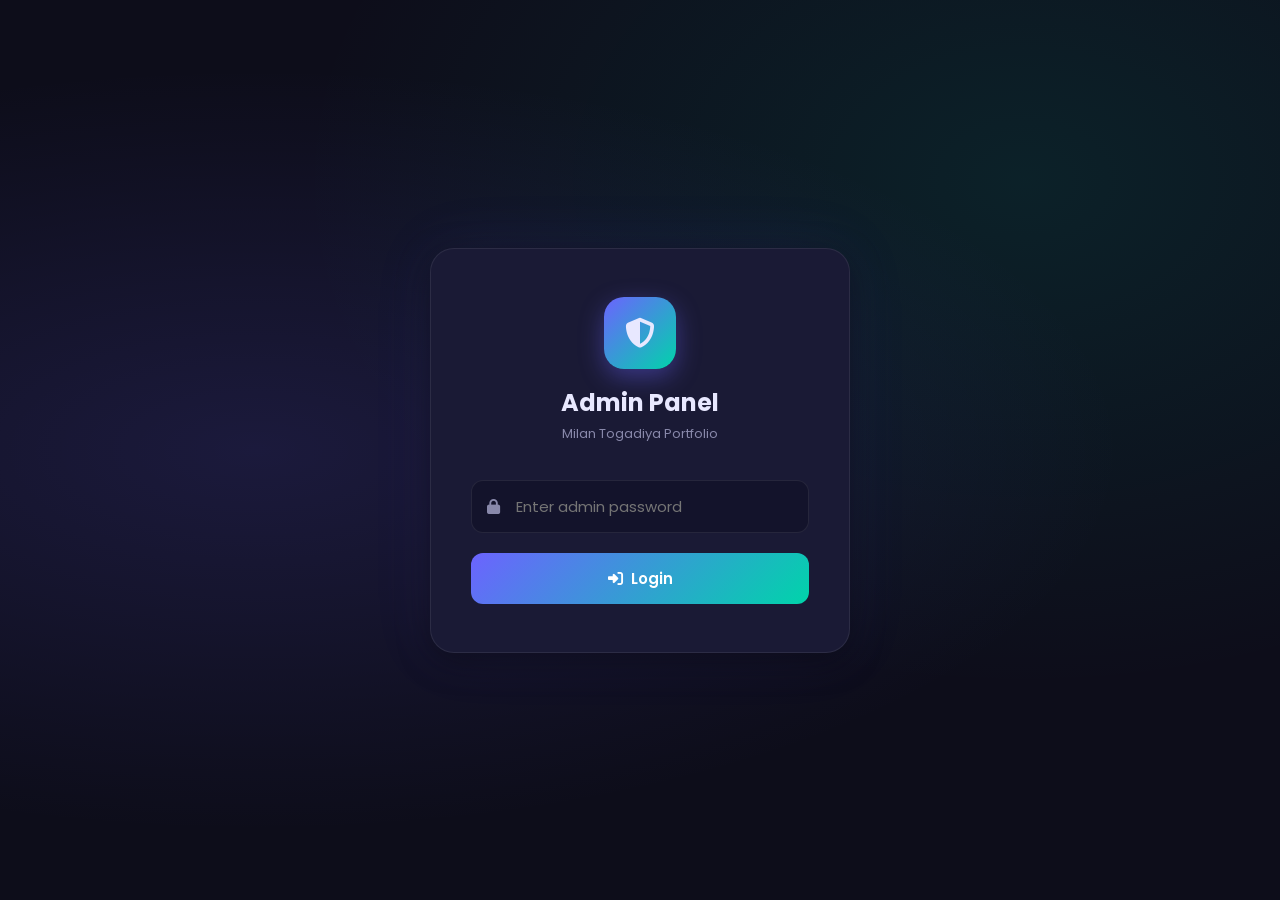
==== admin.html @ e5cd2c3c "New Version" ====
<!DOCTYPE html>
<html lang="en">

<head>
    <meta charset="UTF-8">
    <meta name="viewport" content="width=device-width, initial-scale=1.0">
    <title>Admin Panel - Milan Togadiya Portfolio</title>
    <link rel="stylesheet" href="https://cdnjs.cloudflare.com/ajax/libs/font-awesome/6.4.0/css/all.min.css">
    <link href="https://fonts.googleapis.com/css2?family=Poppins:wght@300;400;500;600;700&display=swap"
        rel="stylesheet">
    <link rel="stylesheet" href="admin.css">
    <!-- Security protection -->
    <script src="security.js"></script>
</head>

<body>

    <!-- Login Screen -->
    <div id="loginScreen" class="login-wrapper">
        <div class="login-card">
            <div class="login-logo">
                <div class="logo-icon"><i class="fas fa-shield-alt"></i></div>
                <h1>Admin Panel</h1>
                <p>Milan Togadiya Portfolio</p>
            </div>
            <form id="loginForm">
                <div class="input-group">
                    <span class="input-icon"><i class="fas fa-lock"></i></span>
                    <input type="password" id="adminPassword" placeholder="Enter admin password" autocomplete="off">
                </div>
                <button type="submit" class="login-btn">
                    <i class="fas fa-sign-in-alt"></i> Login
                </button>
                <p id="loginError" class="login-error hidden">❌ Wrong password. Try again.</p>
            </form>
        </div>
    </div>

    <!-- Admin Dashboard -->
    <div id="dashboard" class="dashboard hidden">

        <!-- Sidebar -->
        <aside class="sidebar">
            <div class="sidebar-header">
                <div class="admin-avatar"><i class="fas fa-user-shield"></i></div>
                <div class="admin-info">
                    <h3>Milan Togadiya</h3>
                    <span class="admin-badge">Administrator</span>
                </div>
            </div>
            <nav class="sidebar-nav">
                <a href="#" class="nav-item active" data-tab="messages">
                    <i class="fas fa-envelope"></i>
                    <span>Messages</span>
                    <span class="badge" id="unreadBadge">0</span>
                </a>
                <a href="#" class="nav-item" data-tab="stats">
                    <i class="fas fa-chart-bar"></i>
                    <span>Statistics</span>
                </a>
                <a href="index.html" class="nav-item" target="_blank">
                    <i class="fas fa-external-link-alt"></i>
                    <span>View Portfolio</span>
                </a>
            </nav>
            <div class="sidebar-footer">
                <button id="logoutBtn" class="logout-btn">
                    <i class="fas fa-sign-out-alt"></i> Logout
                </button>
            </div>
        </aside>

        <!-- Main Content -->
        <main class="main-content">
            <!-- Header -->
            <header class="dashboard-header">
                <div class="header-left">
                    <h2 id="pageTitle">📬 Messages</h2>
                </div>
                <div class="header-right">
                    <button id="markAllReadBtn" class="action-btn secondary">
                        <i class="fas fa-check-double"></i> Mark All Read
                    </button>
                    <button id="clearAllBtn" class="action-btn danger">
                        <i class="fas fa-trash"></i> Clear All
                    </button>
                </div>
            </header>

            <!-- Messages Tab -->
            <div id="messagesTab" class="tab-content active">
                <!-- Search/Filter -->
                <div class="filter-bar">
                    <div class="search-box">
                        <i class="fas fa-search"></i>
                        <input type="text" id="searchInput" placeholder="Search messages...">
                    </div>
                    <div class="filter-buttons">
                        <button class="filter-btn active" data-filter="all">All</button>
                        <button class="filter-btn" data-filter="unread">Unread</button>
                        <button class="filter-btn" data-filter="read">Read</button>
                    </div>
                </div>

                <!-- Messages List -->
                <div id="messagesList" class="messages-list">
                    <!-- populated by JS -->
                </div>

                <!-- Empty State -->
                <div id="emptyState" class="empty-state hidden">
                    <div class="empty-icon"><i class="fas fa-inbox"></i></div>
                    <h3>No messages yet</h3>
                    <p>When someone contacts you through your portfolio, messages will appear here.</p>
                </div>
            </div>

            <!-- Stats Tab -->
            <div id="statsTab" class="tab-content">
                <div class="stats-grid">
                    <div class="stat-card">
                        <div class="stat-icon total"><i class="fas fa-envelope"></i></div>
                        <div class="stat-info">
                            <h3 id="statTotal">0</h3>
                            <p>Total Messages</p>
                        </div>
                    </div>
                    <div class="stat-card">
                        <div class="stat-icon unread"><i class="fas fa-envelope-open"></i></div>
                        <div class="stat-info">
                            <h3 id="statUnread">0</h3>
                            <p>Unread</p>
                        </div>
                    </div>
                    <div class="stat-card">
                        <div class="stat-icon read"><i class="fas fa-check-circle"></i></div>
                        <div class="stat-info">
                            <h3 id="statRead">0</h3>
                            <p>Read</p>
                        </div>
                    </div>
                    <div class="stat-card">
                        <div class="stat-icon today"><i class="fas fa-calendar-day"></i></div>
                        <div class="stat-info">
                            <h3 id="statToday">0</h3>
                            <p>Today</p>
                        </div>
                    </div>
                </div>
                <div class="recent-list-section">
                    <h3>📋 Recent Senders</h3>
                    <div id="recentSenders"></div>
                </div>
            </div>
        </main>
    </div>

    <!-- Message Detail Modal -->
    <div id="messageModal" class="modal-overlay hidden">
        <div class="modal-card">
            <div class="modal-header">
                <div class="modal-sender-info">
                    <div class="sender-avatar" id="modalAvatar">M</div>
                    <div>
                        <h3 id="modalName"></h3>
                        <p id="modalEmail"></p>
                    </div>
                </div>
                <button id="closeModal" class="close-btn"><i class="fas fa-times"></i></button>
            </div>
            <div class="modal-body">
                <div class="modal-meta">
                    <span><i class="fas fa-tag"></i> <strong>Project Type:</strong> <span
                            id="modalSubject"></span></span>
                    <span><i class="fas fa-clock"></i> <span id="modalDate"></span></span>
                </div>
                <div class="modal-message">
                    <h4>Message:</h4>
                    <p id="modalMessage"></p>
                </div>
            </div>
            <div class="modal-footer">
                <a id="modalReplyBtn" href="#" class="action-btn primary" target="_blank">
                    <i class="fas fa-reply"></i> Reply via Email
                </a>
                <button id="modalDeleteBtn" class="action-btn danger">
                    <i class="fas fa-trash"></i> Delete
                </button>
            </div>
        </div>
    </div>

    <script src="admin.js"></script>
</body>

</html>
---- admin.css ----
/* ===============================
   ADMIN PANEL - FULL STYLES
   =============================== */

:root {
    --bg-primary: #0d0d1a;
    --bg-secondary: #13132b;
    --bg-card: #1a1a35;
    --bg-sidebar: #10102a;
    --accent: #00d4aa;
    --accent2: #6c63ff;
    --accent3: #ff6584;
    --text-primary: #e8e8ff;
    --text-secondary: #8888aa;
    --border: rgba(255, 255, 255, 0.08);
    --shadow: 0 8px 32px rgba(0, 0, 0, 0.4);
    --unread-bg: rgba(0, 212, 170, 0.06);
    --unread-border: rgba(0, 212, 170, 0.3);
}

* {
    margin: 0;
    padding: 0;
    box-sizing: border-box;
}

body {
    font-family: 'Poppins', sans-serif;
    background: var(--bg-primary);
    color: var(--text-primary);
    height: 100vh;
    overflow: hidden;
}

.hidden {
    display: none !important;
}

/* ─── LOGIN SCREEN ─── */
.login-wrapper {
    display: flex;
    align-items: center;
    justify-content: center;
    min-height: 100vh;
    background: radial-gradient(ellipse at 20% 50%, rgba(108, 99, 255, 0.15) 0%, transparent 60%),
        radial-gradient(ellipse at 80% 20%, rgba(0, 212, 170, 0.1) 0%, transparent 50%),
        var(--bg-primary);
}

.login-card {
    background: var(--bg-card);
    border: 1px solid var(--border);
    border-radius: 24px;
    padding: 48px 40px;
    width: 100%;
    max-width: 420px;
    box-shadow: var(--shadow), 0 0 60px rgba(108, 99, 255, 0.1);
    animation: slideUp 0.5s ease;
}

@keyframes slideUp {
    from {
        opacity: 0;
        transform: translateY(30px);
    }

    to {
        opacity: 1;
        transform: translateY(0);
    }
}

.login-logo {
    text-align: center;
    margin-bottom: 36px;
}

.logo-icon {
    width: 72px;
    height: 72px;
    background: linear-gradient(135deg, var(--accent2), var(--accent));
    border-radius: 20px;
    display: flex;
    align-items: center;
    justify-content: center;
    font-size: 30px;
    margin: 0 auto 16px;
    box-shadow: 0 8px 24px rgba(108, 99, 255, 0.4);
}

.login-logo h1 {
    font-size: 24px;
    font-weight: 700;
    margin-bottom: 4px;
}

.login-logo p {
    font-size: 13px;
    color: var(--text-secondary);
}

.input-group {
    position: relative;
    margin-bottom: 20px;
}

.input-icon {
    position: absolute;
    left: 16px;
    top: 50%;
    transform: translateY(-50%);
    color: var(--text-secondary);
    font-size: 15px;
}

.input-group input {
    width: 100%;
    padding: 14px 16px 14px 44px;
    background: var(--bg-secondary);
    border: 1px solid var(--border);
    border-radius: 12px;
    color: var(--text-primary);
    font-size: 15px;
    font-family: 'Poppins', sans-serif;
    transition: border-color 0.3s;
    outline: none;
}

.input-group input:focus {
    border-color: var(--accent2);
    box-shadow: 0 0 0 3px rgba(108, 99, 255, 0.15);
}

.login-btn {
    width: 100%;
    padding: 14px;
    background: linear-gradient(135deg, var(--accent2), var(--accent));
    border: none;
    border-radius: 12px;
    color: #fff;
    font-size: 15px;
    font-weight: 600;
    font-family: 'Poppins', sans-serif;
    cursor: pointer;
    transition: transform 0.2s, box-shadow 0.2s;
    display: flex;
    align-items: center;
    justify-content: center;
    gap: 8px;
}

.login-btn:hover {
    transform: translateY(-2px);
    box-shadow: 0 8px 24px rgba(108, 99, 255, 0.4);
}

.login-error {
    text-align: center;
    color: var(--accent3);
    font-size: 13px;
    margin-top: 12px;
}

/* ─── DASHBOARD LAYOUT ─── */
.dashboard {
    display: grid;
    grid-template-columns: 260px 1fr;
    height: 100vh;
    overflow: hidden;
}

/* ─── SIDEBAR ─── */
.sidebar {
    background: var(--bg-sidebar);
    border-right: 1px solid var(--border);
    display: flex;
    flex-direction: column;
    padding: 24px 0;
    overflow-y: auto;
}

.sidebar-header {
    display: flex;
    align-items: center;
    gap: 12px;
    padding: 0 20px 24px;
    border-bottom: 1px solid var(--border);
    margin-bottom: 16px;
}

.admin-avatar {
    width: 48px;
    height: 48px;
    background: linear-gradient(135deg, var(--accent2), var(--accent));
    border-radius: 14px;
    display: flex;
    align-items: center;
    justify-content: center;
    font-size: 20px;
    flex-shrink: 0;
}

.admin-info h3 {
    font-size: 14px;
    font-weight: 600;
}

.admin-badge {
    font-size: 11px;
    color: var(--accent);
    background: rgba(0, 212, 170, 0.1);
    padding: 2px 8px;
    border-radius: 20px;
    border: 1px solid rgba(0, 212, 170, 0.2);
}

.sidebar-nav {
    flex: 1;
    padding: 0 12px;
    display: flex;
    flex-direction: column;
    gap: 4px;
}

.nav-item {
    display: flex;
    align-items: center;
    gap: 12px;
    padding: 12px 16px;
    border-radius: 12px;
    color: var(--text-secondary);
    text-decoration: none;
    transition: all 0.2s;
    font-size: 14px;
    position: relative;
}

.nav-item:hover {
    background: rgba(255, 255, 255, 0.05);
    color: var(--text-primary);
}

.nav-item.active {
    background: rgba(108, 99, 255, 0.15);
    color: var(--accent2);
    border: 1px solid rgba(108, 99, 255, 0.2);
}

.nav-item i {
    width: 18px;
    text-align: center;
}

.nav-item span.badge {
    margin-left: auto;
    background: var(--accent3);
    color: #fff;
    font-size: 11px;
    font-weight: 600;
    padding: 2px 7px;
    border-radius: 10px;
    min-width: 20px;
    text-align: center;
}

.nav-item span.badge[data-count="0"] {
    display: none;
}

.sidebar-footer {
    padding: 16px 12px 0;
    border-top: 1px solid var(--border);
    margin-top: 16px;
}

.logout-btn {
    width: 100%;
    padding: 12px;
    background: transparent;
    border: 1px solid var(--border);
    border-radius: 12px;
    color: var(--accent3);
    font-size: 14px;
    font-family: 'Poppins', sans-serif;
    cursor: pointer;
    display: flex;
    align-items: center;
    justify-content: center;
    gap: 8px;
    transition: all 0.2s;
}

.logout-btn:hover {
    background: rgba(255, 101, 132, 0.1);
    border-color: var(--accent3);
}

/* ─── MAIN CONTENT ─── */
.main-content {
    display: flex;
    flex-direction: column;
    overflow: hidden;
    background: var(--bg-primary);
}

.dashboard-header {
    display: flex;
    align-items: center;
    justify-content: space-between;
    padding: 20px 28px;
    border-bottom: 1px solid var(--border);
    background: var(--bg-secondary);
    flex-shrink: 0;
}

.dashboard-header h2 {
    font-size: 20px;
    font-weight: 600;
}

.header-right {
    display: flex;
    gap: 10px;
}

.action-btn {
    display: inline-flex;
    align-items: center;
    gap: 8px;
    padding: 9px 18px;
    border-radius: 10px;
    border: none;
    font-size: 13px;
    font-family: 'Poppins', sans-serif;
    font-weight: 500;
    cursor: pointer;
    transition: all 0.2s;
    text-decoration: none;
}

.action-btn.primary {
    background: linear-gradient(135deg, var(--accent2), var(--accent));
    color: #fff;
}

.action-btn.secondary {
    background: rgba(108, 99, 255, 0.15);
    color: var(--accent2);
    border: 1px solid rgba(108, 99, 255, 0.3);
}

.action-btn.danger {
    background: rgba(255, 101, 132, 0.1);
    color: var(--accent3);
    border: 1px solid rgba(255, 101, 132, 0.3);
}

.action-btn:hover {
    transform: translateY(-1px);
    opacity: 0.9;
}

/* ─── FILTER BAR ─── */
.filter-bar {
    display: flex;
    align-items: center;
    gap: 16px;
    padding: 16px 28px;
    border-bottom: 1px solid var(--border);
    background: var(--bg-secondary);
    flex-shrink: 0;
}

.search-box {
    display: flex;
    align-items: center;
    gap: 10px;
    background: var(--bg-card);
    border: 1px solid var(--border);
    border-radius: 10px;
    padding: 8px 14px;
    flex: 1;
    max-width: 360px;
}

.search-box i {
    color: var(--text-secondary);
    font-size: 13px;
}

.search-box input {
    border: none;
    outline: none;
    background: transparent;
    color: var(--text-primary);
    font-size: 14px;
    font-family: 'Poppins', sans-serif;
    width: 100%;
}

.filter-buttons {
    display: flex;
    gap: 8px;
}

.filter-btn {
    padding: 8px 18px;
    border-radius: 8px;
    border: 1px solid var(--border);
    background: transparent;
    color: var(--text-secondary);
    font-size: 13px;
    font-family: 'Poppins', sans-serif;
    cursor: pointer;
    transition: all 0.2s;
}

.filter-btn.active {
    background: rgba(108, 99, 255, 0.15);
    color: var(--accent2);
    border-color: rgba(108, 99, 255, 0.3);
}

.filter-btn:hover {
    border-color: var(--accent2);
    color: var(--accent2);
}

/* ─── TAB CONTENT ─── */
.tab-content {
    display: none;
    flex: 1;
    overflow-y: auto;
    padding: 20px 28px;
}

.tab-content.active {
    display: block;
}

/* ─── MESSAGES LIST ─── */
.messages-list {
    display: flex;
    flex-direction: column;
    gap: 12px;
}

.message-item {
    background: var(--bg-card);
    border: 1px solid var(--border);
    border-radius: 14px;
    padding: 18px 20px;
    cursor: pointer;
    transition: all 0.2s;
    display: grid;
    grid-template-columns: 46px 1fr auto;
    align-items: center;
    gap: 16px;
    position: relative;
    overflow: hidden;
}

.message-item.unread {
    background: var(--unread-bg);
    border-color: var(--unread-border);
}

.message-item.unread::before {
    content: '';
    position: absolute;
    left: 0;
    top: 0;
    bottom: 0;
    width: 3px;
    background: var(--accent);
    border-radius: 3px 0 0 3px;
}

.message-item:hover {
    transform: translateX(4px);
    border-color: var(--accent2);
}

.msg-avatar {
    width: 46px;
    height: 46px;
    background: linear-gradient(135deg, var(--accent2), var(--accent));
    border-radius: 12px;
    display: flex;
    align-items: center;
    justify-content: center;
    font-size: 18px;
    font-weight: 700;
    color: #fff;
    flex-shrink: 0;
    text-transform: uppercase;
}

.msg-header {
    display: flex;
    align-items: center;
    gap: 10px;
    margin-bottom: 4px;
}

.msg-name {
    font-size: 15px;
    font-weight: 600;
}

.msg-email {
    font-size: 12px;
    color: var(--text-secondary);
}

.msg-subject {
    font-size: 12px;
    background: rgba(108, 99, 255, 0.15);
    color: var(--accent2);
    padding: 2px 8px;
    border-radius: 6px;
}

.msg-preview {
    font-size: 13px;
    color: var(--text-secondary);
    white-space: nowrap;
    overflow: hidden;
    text-overflow: ellipsis;
    max-width: 500px;
}

.msg-unread-dot {
    width: 8px;
    height: 8px;
    background: var(--accent);
    border-radius: 50%;
    flex-shrink: 0;
}

.msg-meta {
    text-align: right;
    flex-shrink: 0;
}

.msg-date {
    font-size: 12px;
    color: var(--text-secondary);
    white-space: nowrap;
    margin-bottom: 6px;
}

/* ─── EMPTY STATE ─── */
.empty-state {
    text-align: center;
    padding: 80px 20px;
}

.empty-icon {
    font-size: 64px;
    color: var(--text-secondary);
    opacity: 0.3;
    margin-bottom: 20px;
}

.empty-state h3 {
    font-size: 22px;
    margin-bottom: 8px;
    color: var(--text-secondary);
}

.empty-state p {
    font-size: 14px;
    color: var(--text-secondary);
    opacity: 0.7;
}

/* ─── STATS ─── */
.stats-grid {
    display: grid;
    grid-template-columns: repeat(auto-fill, minmax(200px, 1fr));
    gap: 16px;
    margin-bottom: 32px;
}

.stat-card {
    background: var(--bg-card);
    border: 1px solid var(--border);
    border-radius: 16px;
    padding: 24px;
    display: flex;
    align-items: center;
    gap: 16px;
    transition: transform 0.2s;
}

.stat-card:hover {
    transform: translateY(-3px);
}

.stat-icon {
    width: 52px;
    height: 52px;
    border-radius: 14px;
    display: flex;
    align-items: center;
    justify-content: center;
    font-size: 22px;
}

.stat-icon.total {
    background: rgba(108, 99, 255, 0.2);
    color: var(--accent2);
}

.stat-icon.unread {
    background: rgba(0, 212, 170, 0.2);
    color: var(--accent);
}

.stat-icon.read {
    background: rgba(100, 200, 100, 0.2);
    color: #7dd87d;
}

.stat-icon.today {
    background: rgba(255, 165, 0, 0.2);
    color: #ffaa30;
}

.stat-info h3 {
    font-size: 28px;
    font-weight: 700;
    margin-bottom: 2px;
}

.stat-info p {
    font-size: 13px;
    color: var(--text-secondary);
}

.recent-list-section h3 {
    font-size: 18px;
    font-weight: 600;
    margin-bottom: 16px;
}

.recent-sender-item {
    display: flex;
    align-items: center;
    gap: 12px;
    padding: 14px;
    background: var(--bg-card);
    border: 1px solid var(--border);
    border-radius: 12px;
    margin-bottom: 8px;
    font-size: 14px;
}

/* ─── MODAL ─── */
.modal-overlay {
    position: fixed;
    inset: 0;
    background: rgba(0, 0, 0, 0.7);
    backdrop-filter: blur(6px);
    display: flex;
    align-items: center;
    justify-content: center;
    z-index: 1000;
    padding: 20px;
    animation: fadeIn 0.2s ease;
}

@keyframes fadeIn {
    from {
        opacity: 0;
    }

    to {
        opacity: 1;
    }
}

.modal-card {
    background: var(--bg-card);
    border: 1px solid var(--border);
    border-radius: 20px;
    width: 100%;
    max-width: 580px;
    box-shadow: var(--shadow), 0 0 60px rgba(108, 99, 255, 0.2);
    animation: scaleIn 0.25s ease;
}

@keyframes scaleIn {
    from {
        opacity: 0;
        transform: scale(0.92);
    }

    to {
        opacity: 1;
        transform: scale(1);
    }
}

.modal-header {
    display: flex;
    align-items: center;
    justify-content: space-between;
    padding: 24px 24px 20px;
    border-bottom: 1px solid var(--border);
}

.modal-sender-info {
    display: flex;
    align-items: center;
    gap: 14px;
}

.sender-avatar {
    width: 52px;
    height: 52px;
    background: linear-gradient(135deg, var(--accent2), var(--accent));
    border-radius: 14px;
    display: flex;
    align-items: center;
    justify-content: center;
    font-size: 22px;
    font-weight: 700;
    text-transform: uppercase;
}

.modal-sender-info h3 {
    font-size: 17px;
    font-weight: 600;
    margin-bottom: 3px;
}

.modal-sender-info p {
    font-size: 13px;
    color: var(--accent);
}

.close-btn {
    background: rgba(255, 255, 255, 0.05);
    border: 1px solid var(--border);
    color: var(--text-secondary);
    width: 36px;
    height: 36px;
    border-radius: 10px;
    display: flex;
    align-items: center;
    justify-content: center;
    cursor: pointer;
    transition: all 0.2s;
    font-size: 14px;
}

.close-btn:hover {
    background: rgba(255, 101, 132, 0.15);
    color: var(--accent3);
    border-color: var(--accent3);
}

.modal-body {
    padding: 20px 24px;
}

.modal-meta {
    display: flex;
    gap: 20px;
    flex-wrap: wrap;
    margin-bottom: 20px;
    padding: 12px 16px;
    background: var(--bg-secondary);
    border-radius: 10px;
    font-size: 13px;
    color: var(--text-secondary);
}

.modal-meta span {
    display: flex;
    align-items: center;
    gap: 6px;
}

.modal-meta strong {
    color: var(--text-primary);
}

.modal-message h4 {
    font-size: 14px;
    font-weight: 600;
    margin-bottom: 10px;
    color: var(--text-secondary);
}

.modal-message p {
    font-size: 15px;
    line-height: 1.7;
    color: var(--text-primary);
    background: var(--bg-secondary);
    padding: 16px;
    border-radius: 12px;
    border-left: 3px solid var(--accent2);
    white-space: pre-wrap;
}

.modal-footer {
    display: flex;
    gap: 12px;
    padding: 16px 24px 24px;
    justify-content: flex-end;
}

/* ─── SCROLLBAR ─── */
::-webkit-scrollbar {
    width: 6px;
}

::-webkit-scrollbar-track {
    background: transparent;
}

::-webkit-scrollbar-thumb {
    background: var(--border);
    border-radius: 6px;
}

::-webkit-scrollbar-thumb:hover {
    background: var(--accent2);
}
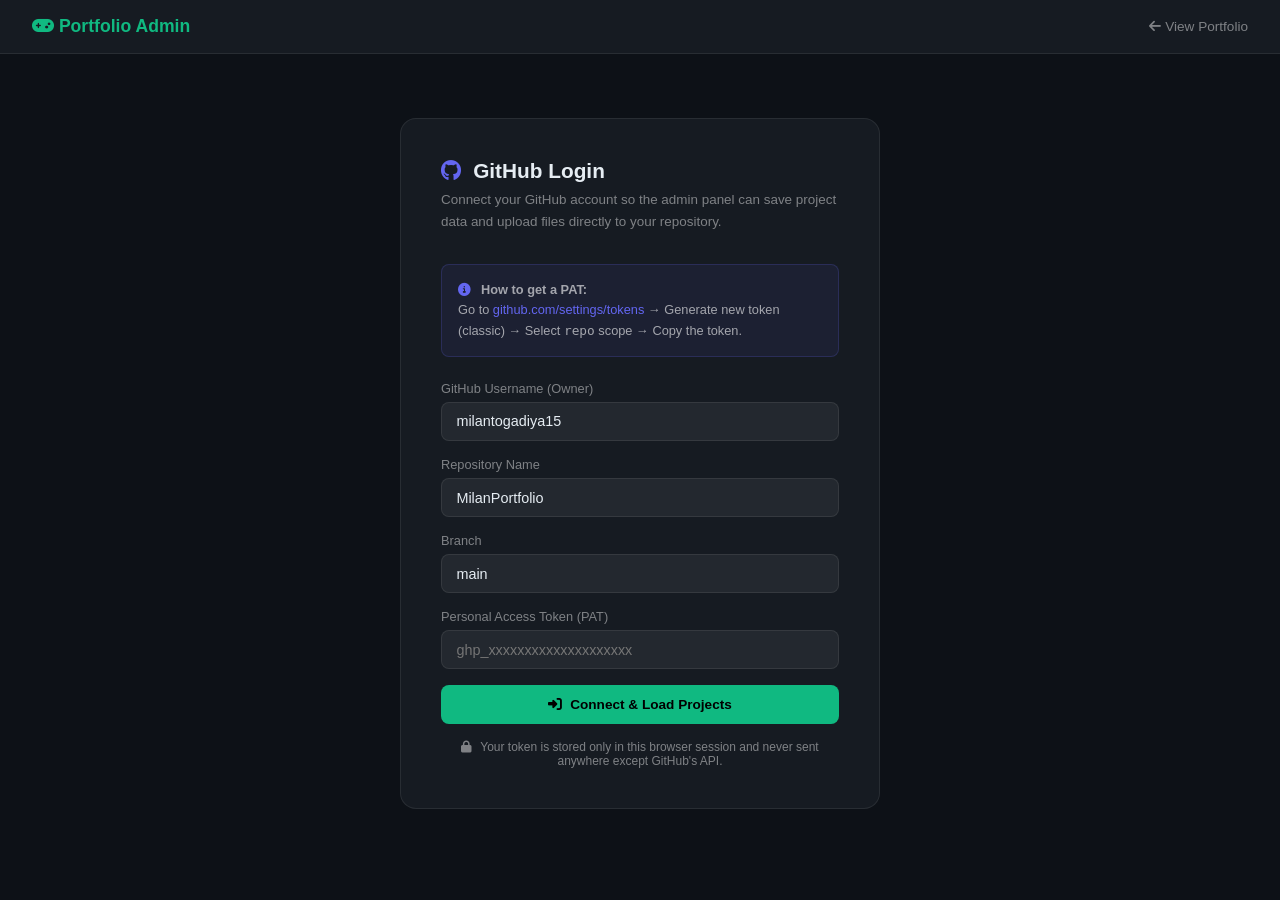
==== commit f1b17e6b: "Add dynamic project system with admin panel" ====
--- a/admin.html
+++ b/admin.html
@@ -4,193 +4,1196 @@
 <head>
     <meta charset="UTF-8">
     <meta name="viewport" content="width=device-width, initial-scale=1.0">
-    <title>Admin Panel - Milan Togadiya Portfolio</title>
-    <link rel="stylesheet" href="https://cdnjs.cloudflare.com/ajax/libs/font-awesome/6.4.0/css/all.min.css">
-    <link href="https://fonts.googleapis.com/css2?family=Poppins:wght@300;400;500;600;700&display=swap"
-        rel="stylesheet">
-    <link rel="stylesheet" href="admin.css">
-    <!-- Security protection -->
-    <script src="security.js"></script>
+    <title>Admin Panel – Milan Portfolio</title>
+    <link rel="stylesheet" href="https://cdnjs.cloudflare.com/ajax/libs/font-awesome/6.5.0/css/all.min.css">
+    <style>
+        :root {
+            --bg: #0d1117;
+            --card-bg: #161b22;
+            --border: rgba(255, 255, 255, 0.08);
+            --accent: #10b981;
+            --accent2: #6366f1;
+            --text: #e6edf3;
+            --text-muted: rgba(255, 255, 255, 0.45);
+            --danger: #ef4444;
+            --warning: #f59e0b;
+        }
+
+        * {
+            box-sizing: border-box;
+            margin: 0;
+            padding: 0;
+        }
+
+        body {
+            background: var(--bg);
+            color: var(--text);
+            font-family: 'Segoe UI', sans-serif;
+            min-height: 100vh;
+        }
+
+        /* ── Header ── */
+        .admin-header {
+            background: var(--card-bg);
+            border-bottom: 1px solid var(--border);
+            padding: 1rem 2rem;
+            display: flex;
+            align-items: center;
+            justify-content: space-between;
+        }
+
+        .admin-header h1 {
+            font-size: 1.1rem;
+            font-weight: 700;
+            color: var(--accent);
+        }
+
+        .admin-header .back-link {
+            color: var(--text-muted);
+            text-decoration: none;
+            font-size: 0.85rem;
+            transition: color 0.2s;
+        }
+
+        .admin-header .back-link:hover {
+            color: var(--text);
+        }
+
+        /* ── Layout ── */
+        .admin-main {
+            max-width: 1100px;
+            margin: 0 auto;
+            padding: 2rem 1.5rem;
+        }
+
+        /* ── Login Card ── */
+        #loginSection {
+            max-width: 480px;
+            margin: 4rem auto;
+            background: var(--card-bg);
+            border: 1px solid var(--border);
+            border-radius: 16px;
+            padding: 2.5rem;
+        }
+
+        #loginSection h2 {
+            font-size: 1.3rem;
+            margin-bottom: 0.4rem;
+        }
+
+        #loginSection p.sub {
+            color: var(--text-muted);
+            font-size: 0.84rem;
+            margin-bottom: 2rem;
+            line-height: 1.6;
+        }
+
+        .token-help {
+            background: rgba(99, 102, 241, 0.08);
+            border: 1px solid rgba(99, 102, 241, 0.2);
+            border-radius: 8px;
+            padding: 0.9rem 1rem;
+            margin-bottom: 1.5rem;
+            font-size: 0.8rem;
+            color: rgba(255, 255, 255, 0.6);
+            line-height: 1.6;
+        }
+
+        .token-help a {
+            color: var(--accent2);
+            text-decoration: none;
+        }
+
+        /* ── Form Elements ── */
+        .form-group {
+            margin-bottom: 1rem;
+        }
+
+        .form-group label {
+            display: block;
+            font-size: 0.8rem;
+            color: var(--text-muted);
+            margin-bottom: 0.4rem;
+            font-weight: 500;
+        }
+
+        .form-group input,
+        .form-group select,
+        .form-group textarea {
+            width: 100%;
+            background: rgba(255, 255, 255, 0.06);
+            border: 1px solid var(--border);
+            border-radius: 8px;
+            padding: 0.65rem 0.9rem;
+            color: var(--text);
+            font-size: 0.9rem;
+            transition: border-color 0.2s;
+        }
+
+        .form-group input:focus,
+        .form-group select:focus,
+        .form-group textarea:focus {
+            outline: none;
+            border-color: rgba(16, 185, 129, 0.4);
+        }
+
+        .form-group textarea {
+            min-height: 90px;
+            resize: vertical;
+        }
+
+        .form-group select option {
+            background: #1a2030;
+        }
+
+        .form-row {
+            display: grid;
+            grid-template-columns: 1fr 1fr;
+            gap: 1rem;
+        }
+
+        /* ── Buttons ── */
+        .btn {
+            display: inline-flex;
+            align-items: center;
+            gap: 0.5rem;
+            padding: 0.6rem 1.2rem;
+            border-radius: 8px;
+            border: none;
+            cursor: pointer;
+            font-size: 0.85rem;
+            font-weight: 600;
+            transition: all 0.2s;
+            text-decoration: none;
+        }
+
+        .btn-primary {
+            background: var(--accent);
+            color: #000;
+        }
+
+        .btn-primary:hover {
+            background: #0ea472;
+            transform: translateY(-1px);
+        }
+
+        .btn-secondary {
+            background: rgba(255, 255, 255, 0.08);
+            color: var(--text);
+            border: 1px solid var(--border);
+        }
+
+        .btn-secondary:hover {
+            background: rgba(255, 255, 255, 0.13);
+        }
+
+        .btn-danger {
+            background: rgba(239, 68, 68, 0.1);
+            color: var(--danger);
+            border: 1px solid rgba(239, 68, 68, 0.25);
+        }
+
+        .btn-danger:hover {
+            background: rgba(239, 68, 68, 0.2);
+        }
+
+        .btn-full {
+            width: 100%;
+            justify-content: center;
+            padding: 0.75rem;
+        }
+
+        .btn:disabled {
+            opacity: 0.5;
+            cursor: not-allowed;
+            transform: none !important;
+        }
+
+        /* ── Dashboard ── */
+        #dashboardSection {
+            display: none;
+        }
+
+        .dash-top {
+            display: flex;
+            align-items: center;
+            justify-content: space-between;
+            margin-bottom: 2rem;
+            flex-wrap: wrap;
+            gap: 1rem;
+        }
+
+        .dash-top h2 {
+            font-size: 1.25rem;
+        }
+
+        .config-badge {
+            display: flex;
+            align-items: center;
+            gap: 0.6rem;
+            background: rgba(16, 185, 129, 0.08);
+            border: 1px solid rgba(16, 185, 129, 0.2);
+            border-radius: 20px;
+            padding: 0.35rem 0.9rem;
+            font-size: 0.78rem;
+            color: var(--accent);
+        }
+
+        /* ── Project List ── */
+        .project-list {
+            display: flex;
+            flex-direction: column;
+            gap: 0.9rem;
+        }
+
+        .project-row {
+            background: var(--card-bg);
+            border: 1px solid var(--border);
+            border-radius: 12px;
+            padding: 1rem 1.2rem;
+            display: flex;
+            align-items: center;
+            gap: 1rem;
+        }
+
+        .project-row img {
+            width: 64px;
+            height: 64px;
+            object-fit: cover;
+            border-radius: 8px;
+            flex-shrink: 0;
+            background: #222;
+        }
+
+        .project-row-info {
+            flex: 1;
+            min-width: 0;
+        }
+
+        .project-row-info h4 {
+            font-size: 0.95rem;
+            font-weight: 600;
+            white-space: nowrap;
+            overflow: hidden;
+            text-overflow: ellipsis;
+        }
+
+        .project-row-info p {
+            font-size: 0.78rem;
+            color: var(--text-muted);
+            margin-top: 0.2rem;
+        }
+
+        .project-row-actions {
+            display: flex;
+            gap: 0.5rem;
+            flex-shrink: 0;
+        }
+
+        .status-badge {
+            display: inline-block;
+            padding: 0.15rem 0.55rem;
+            border-radius: 10px;
+            font-size: 0.68rem;
+            font-weight: 600;
+        }
+
+        .status-published {
+            background: rgba(16, 185, 129, 0.12);
+            color: var(--accent);
+        }
+
+        .status-development {
+            background: rgba(245, 158, 11, 0.12);
+            color: var(--warning);
+        }
+
+        /* ── Modal ── */
+        .modal-overlay {
+            display: none;
+            position: fixed;
+            inset: 0;
+            background: rgba(0, 0, 0, 0.7);
+            z-index: 1000;
+            align-items: flex-start;
+            justify-content: center;
+            padding: 2rem 1rem;
+            overflow-y: auto;
+        }
+
+        .modal-overlay.open {
+            display: flex;
+        }
+
+        .modal {
+            background: var(--card-bg);
+            border: 1px solid var(--border);
+            border-radius: 16px;
+            padding: 2rem;
+            width: 100%;
+            max-width: 680px;
+            position: relative;
+        }
+
+        .modal-header {
+            display: flex;
+            align-items: center;
+            justify-content: space-between;
+            margin-bottom: 1.5rem;
+        }
+
+        .modal-header h3 {
+            font-size: 1.1rem;
+        }
+
+        .modal-close {
+            background: none;
+            border: none;
+            color: var(--text-muted);
+            font-size: 1.2rem;
+            cursor: pointer;
+            padding: 0.3rem;
+        }
+
+        .modal-footer {
+            display: flex;
+            gap: 0.7rem;
+            justify-content: flex-end;
+            margin-top: 1.5rem;
+            padding-top: 1rem;
+            border-top: 1px solid var(--border);
+        }
+
+        /* ── File Upload ── */
+        .file-upload-area {
+            border: 2px dashed var(--border);
+            border-radius: 10px;
+            padding: 1.2rem;
+            text-align: center;
+            cursor: pointer;
+            transition: border-color 0.2s;
+            position: relative;
+        }
+
+        .file-upload-area:hover {
+            border-color: rgba(16, 185, 129, 0.4);
+        }
+
+        .file-upload-area input[type="file"] {
+            position: absolute;
+            inset: 0;
+            opacity: 0;
+            cursor: pointer;
+            width: 100%;
+            height: 100%;
+        }
+
+        .file-upload-area i {
+            font-size: 1.5rem;
+            color: var(--text-muted);
+            display: block;
+            margin-bottom: 0.4rem;
+        }
+
+        .file-upload-area p {
+            font-size: 0.8rem;
+            color: var(--text-muted);
+        }
+
+        .file-upload-area span {
+            font-size: 0.75rem;
+            color: var(--accent);
+            display: block;
+            margin-top: 0.3rem;
+        }
+
+        .file-preview {
+            margin-top: 0.7rem;
+        }
+
+        .file-preview img,
+        .file-preview video {
+            max-width: 100%;
+            max-height: 120px;
+            border-radius: 8px;
+            object-fit: cover;
+        }
+
+        /* ── Toast ── */
+        #toast {
+            position: fixed;
+            bottom: 2rem;
+            right: 2rem;
+            background: var(--card-bg);
+            border: 1px solid var(--border);
+            border-radius: 10px;
+            padding: 0.8rem 1.2rem;
+            display: flex;
+            align-items: center;
+            gap: 0.6rem;
+            font-size: 0.85rem;
+            z-index: 9999;
+            transform: translateY(100px);
+            opacity: 0;
+            transition: all 0.3s ease;
+            max-width: 360px;
+        }
+
+        #toast.show {
+            transform: translateY(0);
+            opacity: 1;
+        }
+
+        #toast.success {
+            border-color: rgba(16, 185, 129, 0.4);
+        }
+
+        #toast.error {
+            border-color: rgba(239, 68, 68, 0.4);
+        }
+
+        #toast i.success-icon {
+            color: var(--accent);
+        }
+
+        #toast i.error-icon {
+            color: var(--danger);
+        }
+
+        /* ── Progress ── */
+        .upload-progress {
+            margin-top: 0.5rem;
+            font-size: 0.78rem;
+            color: var(--text-muted);
+            display: none;
+        }
+
+        .progress-bar-wrap {
+            height: 4px;
+            background: rgba(255, 255, 255, 0.08);
+            border-radius: 4px;
+            margin-top: 0.4rem;
+            overflow: hidden;
+        }
+
+        .progress-bar {
+            height: 100%;
+            background: var(--accent);
+            width: 0%;
+            transition: width 0.3s;
+            border-radius: 4px;
+        }
+
+        /* ── Tag Input ── */
+        .tags-input-wrap {
+            display: flex;
+            gap: 0.5rem;
+            flex-wrap: wrap;
+            margin-top: 0.5rem;
+        }
+
+        .tag-chip {
+            background: rgba(16, 185, 129, 0.1);
+            border: 1px solid rgba(16, 185, 129, 0.25);
+            color: var(--accent);
+            padding: 0.2rem 0.6rem;
+            border-radius: 12px;
+            font-size: 0.75rem;
+            display: flex;
+            align-items: center;
+            gap: 0.3rem;
+        }
+
+        .tag-chip button {
+            background: none;
+            border: none;
+            color: inherit;
+            cursor: pointer;
+            padding: 0;
+            font-size: 0.7rem;
+        }
+
+        /* ── Category Checkboxes ── */
+        .category-grid {
+            display: flex;
+            flex-wrap: wrap;
+            gap: 0.5rem;
+            margin-top: 0.4rem;
+        }
+
+        .cat-checkbox label {
+            display: flex;
+            align-items: center;
+            gap: 0.4rem;
+            background: rgba(255, 255, 255, 0.06);
+            border: 1px solid var(--border);
+            border-radius: 8px;
+            padding: 0.3rem 0.7rem;
+            cursor: pointer;
+            font-size: 0.78rem;
+            transition: all 0.2s;
+        }
+
+        .cat-checkbox input {
+            display: none;
+        }
+
+        .cat-checkbox input:checked+label {
+            background: rgba(16, 185, 129, 0.12);
+            border-color: rgba(16, 185, 129, 0.3);
+            color: var(--accent);
+        }
+
+        @media (max-width: 600px) {
+            .form-row {
+                grid-template-columns: 1fr;
+            }
+
+            .project-row {
+                flex-wrap: wrap;
+            }
+
+            .dash-top {
+                flex-direction: column;
+                align-items: flex-start;
+            }
+        }
+    </style>
 </head>
 
 <body>
 
-    <!-- Login Screen -->
-    <div id="loginScreen" class="login-wrapper">
-        <div class="login-card">
-            <div class="login-logo">
-                <div class="logo-icon"><i class="fas fa-shield-alt"></i></div>
-                <h1>Admin Panel</h1>
-                <p>Milan Togadiya Portfolio</p>
-            </div>
-            <form id="loginForm">
-                <div class="input-group">
-                    <span class="input-icon"><i class="fas fa-lock"></i></span>
-                    <input type="password" id="adminPassword" placeholder="Enter admin password" autocomplete="off">
-                </div>
-                <button type="submit" class="login-btn">
-                    <i class="fas fa-sign-in-alt"></i> Login
-                </button>
-                <p id="loginError" class="login-error hidden">❌ Wrong password. Try again.</p>
-            </form>
+    <header class="admin-header">
+        <h1><i class="fas fa-gamepad"></i> Portfolio Admin</h1>
+        <a href="index.html" class="back-link"><i class="fas fa-arrow-left"></i> View Portfolio</a>
+    </header>
+
+    <!-- ══════════════ LOGIN ══════════════ -->
+    <div id="loginSection">
+        <h2><i class="fab fa-github" style="color:#6366f1;margin-right:0.4rem"></i> GitHub Login</h2>
+        <p class="sub">Connect your GitHub account so the admin panel can save project data and upload files directly to
+            your repository.</p>
+
+        <div class="token-help">
+            <i class="fas fa-info-circle" style="color:#6366f1;margin-right:0.4rem"></i>
+            <strong>How to get a PAT:</strong><br>
+            Go to <a href="https://github.com/settings/tokens" target="_blank">github.com/settings/tokens</a> → Generate
+            new token (classic) → Select <code>repo</code> scope → Copy the token.
+        </div>
+
+        <div class="form-group">
+            <label>GitHub Username (Owner)</label>
+            <input type="text" id="ghOwner" placeholder="milantogadiya15" value="milantogadiya15">
+        </div>
+        <div class="form-group">
+            <label>Repository Name</label>
+            <input type="text" id="ghRepo" placeholder="MilanPortfolio" value="MilanPortfolio">
+        </div>
+        <div class="form-group">
+            <label>Branch</label>
+            <input type="text" id="ghBranch" placeholder="main" value="main">
+        </div>
+        <div class="form-group">
+            <label>Personal Access Token (PAT)</label>
+            <input type="password" id="ghToken" placeholder="ghp_xxxxxxxxxxxxxxxxxxxx">
+        </div>
+        <button class="btn btn-primary btn-full" onclick="login()">
+            <i class="fas fa-sign-in-alt"></i> Connect & Load Projects
+        </button>
+        <p style="font-size:0.75rem;color:var(--text-muted);margin-top:1rem;text-align:center;">
+            <i class="fas fa-lock" style="margin-right:0.3rem"></i> Your token is stored only in this browser session
+            and never sent anywhere except GitHub's API.
+        </p>
+    </div>
+
+    <!-- ══════════════ DASHBOARD ══════════════ -->
+    <div id="dashboardSection" class="admin-main">
+        <div class="dash-top">
+            <div>
+                <h2>Projects</h2>
+                <p style="color:var(--text-muted);font-size:0.84rem;margin-top:0.2rem">Manage your portfolio projects
+                </p>
+            </div>
+            <div style="display:flex;gap:0.8rem;align-items:center;flex-wrap:wrap;">
+                <span class="config-badge" id="repoBadge"><i class="fab fa-github"></i> <span
+                        id="badgeText"></span></span>
+                <button class="btn btn-secondary" onclick="logout()"><i class="fas fa-sign-out-alt"></i> Logout</button>
+                <button class="btn btn-primary" onclick="openAddModal()"><i class="fas fa-plus"></i> Add
+                    Project</button>
+            </div>
+        </div>
+        <div class="project-list" id="projectList">
+            <p style="color:var(--text-muted);text-align:center;padding:3rem;">Loading projects…</p>
         </div>
     </div>
 
-    <!-- Admin Dashboard -->
-    <div id="dashboard" class="dashboard hidden">
-
-        <!-- Sidebar -->
-        <aside class="sidebar">
-            <div class="sidebar-header">
-                <div class="admin-avatar"><i class="fas fa-user-shield"></i></div>
-                <div class="admin-info">
-                    <h3>Milan Togadiya</h3>
-                    <span class="admin-badge">Administrator</span>
+    <!-- ══════════════ ADD/EDIT MODAL ══════════════ -->
+    <div class="modal-overlay" id="projectModal">
+        <div class="modal">
+            <div class="modal-header">
+                <h3 id="modalTitle">Add New Project</h3>
+                <button class="modal-close" onclick="closeModal()"><i class="fas fa-times"></i></button>
+            </div>
+
+            <input type="hidden" id="editIndex" value="-1">
+
+            <div class="form-row">
+                <div class="form-group">
+                    <label>Project Title *</label>
+                    <input type="text" id="fTitle" placeholder="e.g. Save The Dog">
                 </div>
-            </div>
-            <nav class="sidebar-nav">
-                <a href="#" class="nav-item active" data-tab="messages">
-                    <i class="fas fa-envelope"></i>
-                    <span>Messages</span>
-                    <span class="badge" id="unreadBadge">0</span>
-                </a>
-                <a href="#" class="nav-item" data-tab="stats">
-                    <i class="fas fa-chart-bar"></i>
-                    <span>Statistics</span>
-                </a>
-                <a href="index.html" class="nav-item" target="_blank">
-                    <i class="fas fa-external-link-alt"></i>
-                    <span>View Portfolio</span>
-                </a>
-            </nav>
-            <div class="sidebar-footer">
-                <button id="logoutBtn" class="logout-btn">
-                    <i class="fas fa-sign-out-alt"></i> Logout
-                </button>
-            </div>
-        </aside>
-
-        <!-- Main Content -->
-        <main class="main-content">
-            <!-- Header -->
-            <header class="dashboard-header">
-                <div class="header-left">
-                    <h2 id="pageTitle">📬 Messages</h2>
+                <div class="form-group">
+                    <label>Type / Genre *</label>
+                    <input type="text" id="fType" placeholder="e.g. 2D · Hyper Casual">
                 </div>
-                <div class="header-right">
-                    <button id="markAllReadBtn" class="action-btn secondary">
-                        <i class="fas fa-check-double"></i> Mark All Read
-                    </button>
-                    <button id="clearAllBtn" class="action-btn danger">
-                        <i class="fas fa-trash"></i> Clear All
-                    </button>
+            </div>
+
+            <div class="form-row">
+                <div class="form-group">
+                    <label>Platform</label>
+                    <select id="fPlatform">
+                        <option value="Android">Android</option>
+                        <option value="iOS">iOS</option>
+                        <option value="Android & iOS">Android & iOS</option>
+                        <option value="PC">PC</option>
+                    </select>
                 </div>
-            </header>
-
-            <!-- Messages Tab -->
-            <div id="messagesTab" class="tab-content active">
-                <!-- Search/Filter -->
-                <div class="filter-bar">
-                    <div class="search-box">
-                        <i class="fas fa-search"></i>
-                        <input type="text" id="searchInput" placeholder="Search messages...">
+                <div class="form-group">
+                    <label>Engine</label>
+                    <select id="fEngine">
+                        <option value="Unity">Unity</option>
+                        <option value="Unreal">Unreal</option>
+                        <option value="Godot">Godot</option>
+                        <option value="Other">Other</option>
+                    </select>
+                </div>
+            </div>
+
+            <div class="form-group">
+                <label>Status</label>
+                <select id="fStatus">
+                    <option value="published">Published</option>
+                    <option value="development">In Development</option>
+                </select>
+            </div>
+
+            <div class="form-group">
+                <label>Description *</label>
+                <textarea id="fDesc" placeholder="Describe what the game is about…"></textarea>
+            </div>
+
+            <div class="form-group">
+                <label>Categories (select all that apply)</label>
+                <div class="category-grid">
+                    <div class="cat-checkbox"><input type="checkbox" id="cat-casual" value="casual"><label
+                            for="cat-casual">Casual</label></div>
+                    <div class="cat-checkbox"><input type="checkbox" id="cat-hyper" value="hyper-casual"><label
+                            for="cat-hyper">Hyper Casual</label></div>
+                    <div class="cat-checkbox"><input type="checkbox" id="cat-action" value="action"><label
+                            for="cat-action">Action</label></div>
+                    <div class="cat-checkbox"><input type="checkbox" id="cat-puzzle" value="puzzle"><label
+                            for="cat-puzzle">Puzzle</label></div>
+                    <div class="cat-checkbox"><input type="checkbox" id="cat-strategy" value="strategy"><label
+                            for="cat-strategy">Strategy</label></div>
+                    <div class="cat-checkbox"><input type="checkbox" id="cat-word" value="word"><label
+                            for="cat-word">Word Game</label></div>
+                </div>
+            </div>
+
+            <div class="form-group">
+                <label>Tags (press Enter to add)</label>
+                <input type="text" id="fTagInput" placeholder="e.g. Unity   [Press Enter]" onkeydown="addTag(event)">
+                <div class="tags-input-wrap" id="tagsWrap"></div>
+            </div>
+
+            <div class="form-row">
+                <div class="form-group">
+                    <label>Play Store URL (optional)</label>
+                    <input type="url" id="fPlayStore" placeholder="https://play.google.com/…">
+                </div>
+                <div class="form-group">
+                    <label>App Store URL (optional)</label>
+                    <input type="url" id="fAppStore" placeholder="https://apps.apple.com/…">
+                </div>
+            </div>
+
+            <div class="form-row">
+                <!-- Image Upload -->
+                <div class="form-group">
+                    <label>Project Image (thumbnail)</label>
+                    <div class="file-upload-area" id="imgUploadArea">
+                        <input type="file" id="fImage" accept="image/*"
+                            onchange="previewFile('fImage','imgPreview','img')">
+                        <i class="fas fa-image"></i>
+                        <p>Click or drag to upload</p>
+                        <span id="imgFileName">No file chosen</span>
                     </div>
-                    <div class="filter-buttons">
-                        <button class="filter-btn active" data-filter="all">All</button>
-                        <button class="filter-btn" data-filter="unread">Unread</button>
-                        <button class="filter-btn" data-filter="read">Read</button>
-                    </div>
-                </div>
-
-                <!-- Messages List -->
-                <div id="messagesList" class="messages-list">
-                    <!-- populated by JS -->
-                </div>
-
-                <!-- Empty State -->
-                <div id="emptyState" class="empty-state hidden">
-                    <div class="empty-icon"><i class="fas fa-inbox"></i></div>
-                    <h3>No messages yet</h3>
-                    <p>When someone contacts you through your portfolio, messages will appear here.</p>
-                </div>
-            </div>
-
-            <!-- Stats Tab -->
-            <div id="statsTab" class="tab-content">
-                <div class="stats-grid">
-                    <div class="stat-card">
-                        <div class="stat-icon total"><i class="fas fa-envelope"></i></div>
-                        <div class="stat-info">
-                            <h3 id="statTotal">0</h3>
-                            <p>Total Messages</p>
+                    <div class="file-preview" id="imgPreview"></div>
+                    <div class="upload-progress" id="imgProgress">
+                        <span id="imgProgressText">Uploading image…</span>
+                        <div class="progress-bar-wrap">
+                            <div class="progress-bar" id="imgProgressBar"></div>
                         </div>
                     </div>
-                    <div class="stat-card">
-                        <div class="stat-icon unread"><i class="fas fa-envelope-open"></i></div>
-                        <div class="stat-info">
-                            <h3 id="statUnread">0</h3>
-                            <p>Unread</p>
+                    <input type="hidden" id="fImagePath">
+                </div>
+
+                <!-- Video Upload -->
+                <div class="form-group">
+                    <label>Gameplay Video (mp4, optional)</label>
+                    <div class="file-upload-area" id="vidUploadArea">
+                        <input type="file" id="fVideo" accept="video/mp4,video/*"
+                            onchange="previewFile('fVideo','vidPreview','video')">
+                        <i class="fas fa-video"></i>
+                        <p>Click or drag to upload</p>
+                        <span id="vidFileName">No file chosen</span>
+                    </div>
+                    <div class="file-preview" id="vidPreview"></div>
+                    <div class="upload-progress" id="vidProgress">
+                        <span id="vidProgressText">Uploading video…</span>
+                        <div class="progress-bar-wrap">
+                            <div class="progress-bar" id="vidProgressBar"></div>
                         </div>
                     </div>
-                    <div class="stat-card">
-                        <div class="stat-icon read"><i class="fas fa-check-circle"></i></div>
-                        <div class="stat-info">
-                            <h3 id="statRead">0</h3>
-                            <p>Read</p>
-                        </div>
-                    </div>
-                    <div class="stat-card">
-                        <div class="stat-icon today"><i class="fas fa-calendar-day"></i></div>
-                        <div class="stat-info">
-                            <h3 id="statToday">0</h3>
-                            <p>Today</p>
-                        </div>
-                    </div>
+                    <input type="hidden" id="fVideoPath">
                 </div>
-                <div class="recent-list-section">
-                    <h3>📋 Recent Senders</h3>
-                    <div id="recentSenders"></div>
-                </div>
-            </div>
-        </main>
-    </div>
-
-    <!-- Message Detail Modal -->
-    <div id="messageModal" class="modal-overlay hidden">
-        <div class="modal-card">
-            <div class="modal-header">
-                <div class="modal-sender-info">
-                    <div class="sender-avatar" id="modalAvatar">M</div>
-                    <div>
-                        <h3 id="modalName"></h3>
-                        <p id="modalEmail"></p>
-                    </div>
-                </div>
-                <button id="closeModal" class="close-btn"><i class="fas fa-times"></i></button>
-            </div>
-            <div class="modal-body">
-                <div class="modal-meta">
-                    <span><i class="fas fa-tag"></i> <strong>Project Type:</strong> <span
-                            id="modalSubject"></span></span>
-                    <span><i class="fas fa-clock"></i> <span id="modalDate"></span></span>
-                </div>
-                <div class="modal-message">
-                    <h4>Message:</h4>
-                    <p id="modalMessage"></p>
-                </div>
-            </div>
+            </div>
+
             <div class="modal-footer">
-                <a id="modalReplyBtn" href="#" class="action-btn primary" target="_blank">
-                    <i class="fas fa-reply"></i> Reply via Email
-                </a>
-                <button id="modalDeleteBtn" class="action-btn danger">
-                    <i class="fas fa-trash"></i> Delete
+                <button class="btn btn-secondary" onclick="closeModal()">Cancel</button>
+                <button class="btn btn-primary" id="saveBtn" onclick="saveProject()">
+                    <i class="fas fa-save"></i> Save Project
                 </button>
             </div>
         </div>
     </div>
 
-    <script src="admin.js"></script>
+    <!-- ══════════════ DELETE CONFIRM ══════════════ -->
+    <div class="modal-overlay" id="deleteModal">
+        <div class="modal" style="max-width:400px;">
+            <div class="modal-header">
+                <h3><i class="fas fa-trash" style="color:var(--danger);margin-right:0.5rem"></i> Delete Project</h3>
+                <button class="modal-close" onclick="closeDeleteModal()"><i class="fas fa-times"></i></button>
+            </div>
+            <p style="color:var(--text-muted);font-size:0.9rem;">Are you sure you want to delete <strong
+                    id="deleteProjectName"></strong>? This cannot be undone.</p>
+            <div class="modal-footer">
+                <button class="btn btn-secondary" onclick="closeDeleteModal()">Cancel</button>
+                <button class="btn btn-danger" id="confirmDeleteBtn"><i class="fas fa-trash"></i> Delete</button>
+            </div>
+        </div>
+    </div>
+
+    <!-- Toast -->
+    <div id="toast"><i id="toastIcon"></i> <span id="toastMsg"></span></div>
+
+    <script>
+        // ── Config ──────────────────────────────────────────────────────────
+        let GH = { owner: '', repo: '', branch: 'main', token: '' };
+        let projectsData = [];
+        let tags = [];
+        let currentSHA = '';   // SHA of projects.json (needed for updates)
+        let deleteIdx = -1;
+
+        // ── Login ─────────────────────────────────────────────────────────
+        async function login() {
+            GH.owner = document.getElementById('ghOwner').value.trim();
+            GH.repo = document.getElementById('ghRepo').value.trim();
+            GH.branch = document.getElementById('ghBranch').value.trim() || 'main';
+            GH.token = document.getElementById('ghToken').value.trim();
+
+            if (!GH.owner || !GH.repo || !GH.token) {
+                toast('Fill in all fields', 'error'); return;
+            }
+
+            try {
+                await loadProjectsFromGH();
+                sessionStorage.setItem('ghConfig', JSON.stringify(GH));
+                document.getElementById('loginSection').style.display = 'none';
+                document.getElementById('dashboardSection').style.display = 'block';
+                document.getElementById('badgeText').textContent = `${GH.owner}/${GH.repo}`;
+                renderProjectList();
+                toast('Connected successfully!', 'success');
+            } catch (e) {
+                toast('Connection failed. Check your token and repo name.', 'error');
+                console.error(e);
+            }
+        }
+
+        function logout() {
+            sessionStorage.removeItem('ghConfig');
+            GH = { owner: '', repo: '', branch: 'main', token: '' };
+            document.getElementById('loginSection').style.display = 'block';
+            document.getElementById('dashboardSection').style.display = 'none';
+        }
+
+        // Check saved session
+        (function () {
+            const saved = sessionStorage.getItem('ghConfig');
+            if (saved) {
+                GH = JSON.parse(saved);
+                document.getElementById('ghOwner').value = GH.owner;
+                document.getElementById('ghRepo').value = GH.repo;
+                document.getElementById('ghBranch').value = GH.branch;
+                document.getElementById('ghToken').value = GH.token;
+                login();
+            }
+        })();
+
+        // ── GitHub API Helpers ───────────────────────────────────────────
+        const ghAPI = (path, method = 'GET', body = null) => fetch(
+            `https://api.github.com/repos/${GH.owner}/${GH.repo}/contents/${path}`,
+            {
+                method,
+                headers: {
+                    'Authorization': `token ${GH.token}`,
+                    'Accept': 'application/vnd.github.v3+json',
+                    'Content-Type': 'application/json'
+                },
+                body: body ? JSON.stringify(body) : null
+            }
+        );
+
+        async function loadProjectsFromGH() {
+            const res = await ghAPI('projects.json');
+            if (!res.ok) throw new Error(await res.text());
+            const data = await res.json();
+            currentSHA = data.sha;
+            const decoded = atob(data.content.replace(/\n/g, ''));
+            projectsData = JSON.parse(decoded).projects || [];
+        }
+
+        async function saveProjectsToGH() {
+            const json = JSON.stringify({ projects: projectsData }, null, 2);
+            const encoded = btoa(unescape(encodeURIComponent(json)));
+            const body = {
+                message: 'Update projects.json via admin panel',
+                content: encoded,
+                sha: currentSHA,
+                branch: GH.branch
+            };
+            const res = await ghAPI('projects.json', 'PUT', body);
+            if (!res.ok) throw new Error(await res.text());
+            const data = await res.json();
+            currentSHA = data.content.sha;
+        }
+
+        async function uploadFileToGH(filePath, base64Content, existingSHA = null) {
+            const body = {
+                message: `Upload ${filePath} via admin panel`,
+                content: base64Content,
+                branch: GH.branch
+            };
+            if (existingSHA) body.sha = existingSHA;
+
+            const res = await ghAPI(filePath, 'PUT', body);
+            if (!res.ok) throw new Error(await res.text());
+            return res.json();
+        }
+
+        // Get existing file SHA (for updates)
+        async function getFileSHA(path) {
+            const res = await ghAPI(path);
+            if (res.status === 404) return null;
+            const data = await res.json();
+            return data.sha || null;
+        }
+
+        // Convert file to base64
+        function fileToBase64(file) {
+            return new Promise((resolve, reject) => {
+                const reader = new FileReader();
+                reader.onload = () => {
+                    const b64 = reader.result.split(',')[1];
+                    resolve(b64);
+                };
+                reader.onerror = reject;
+                reader.readAsDataURL(file);
+            });
+        }
+
+        // ── Render Project List ─────────────────────────────────────────
+        function renderProjectList() {
+            const list = document.getElementById('projectList');
+            if (!projectsData.length) {
+                list.innerHTML = '<p style="color:var(--text-muted);text-align:center;padding:3rem;">No projects yet. Click "Add Project" to get started!</p>';
+                return;
+            }
+            list.innerHTML = projectsData.map((p, i) => `
+        <div class="project-row">
+            <img src="${p.image || ''}" alt="${p.title}" onerror="this.src='https://via.placeholder.com/64x64/1a2030/10b981?text=🎮'">
+            <div class="project-row-info">
+                <h4>${p.title}</h4>
+                <p>${p.type} &bull; <span class="status-badge status-${p.status}">${p.status === 'published' ? 'Published' : 'In Development'}</span></p>
+                <p style="margin-top:0.3rem;font-size:0.76rem;color:var(--text-muted);">${(p.categories || []).join(', ')}</p>
+            </div>
+            <div class="project-row-actions">
+                <button class="btn btn-secondary" onclick="openEditModal(${i})" title="Edit"><i class="fas fa-edit"></i></button>
+                <button class="btn btn-danger" onclick="openDeleteModal(${i})" title="Delete"><i class="fas fa-trash"></i></button>
+            </div>
+        </div>
+    `).join('');
+        }
+
+        // ── Tags ─────────────────────────────────────────────────────────
+        function addTag(e) {
+            if (e.key !== 'Enter') return;
+            e.preventDefault();
+            const val = document.getElementById('fTagInput').value.trim();
+            if (val && !tags.includes(val)) {
+                tags.push(val);
+                renderTags();
+            }
+            document.getElementById('fTagInput').value = '';
+        }
+
+        function removeTag(tag) {
+            tags = tags.filter(t => t !== tag);
+            renderTags();
+        }
+
+        function renderTags() {
+            document.getElementById('tagsWrap').innerHTML = tags.map(t =>
+                `<span class="tag-chip">${t}<button onclick="removeTag('${t}')"><i class="fas fa-times"></i></button></span>`
+            ).join('');
+        }
+
+        // ── File Preview ─────────────────────────────────────────────────
+        function previewFile(inputId, previewId, type) {
+            const file = document.getElementById(inputId).files[0];
+            if (!file) return;
+            const nameEl = document.getElementById(inputId === 'fImage' ? 'imgFileName' : 'vidFileName');
+            nameEl.textContent = file.name;
+            const preview = document.getElementById(previewId);
+            const url = URL.createObjectURL(file);
+            preview.innerHTML = type === 'img'
+                ? `<img src="${url}" alt="preview">`
+                : `<video src="${url}" controls muted style="max-width:100%;max-height:120px;border-radius:8px;"></video>`;
+        }
+
+        // ── Add/Edit Modal ───────────────────────────────────────────────
+        function openAddModal() {
+            document.getElementById('modalTitle').textContent = 'Add New Project';
+            document.getElementById('editIndex').value = '-1';
+            clearForm();
+            document.getElementById('projectModal').classList.add('open');
+        }
+
+        function openEditModal(idx) {
+            const p = projectsData[idx];
+            document.getElementById('modalTitle').textContent = 'Edit Project';
+            document.getElementById('editIndex').value = idx;
+
+            document.getElementById('fTitle').value = p.title || '';
+            document.getElementById('fType').value = p.type || '';
+            document.getElementById('fDesc').value = p.description || '';
+            document.getElementById('fPlatform').value = p.platform || 'Android';
+            document.getElementById('fEngine').value = p.engine || 'Unity';
+            document.getElementById('fStatus').value = p.status || 'published';
+            document.getElementById('fPlayStore').value = p.playStoreUrl || '';
+            document.getElementById('fAppStore').value = p.appStoreUrl || '';
+            document.getElementById('fImagePath').value = p.image || '';
+            document.getElementById('fVideoPath').value = p.video || '';
+
+            // Categories
+            document.querySelectorAll('.cat-checkbox input').forEach(cb => {
+                cb.checked = (p.categories || []).includes(cb.value);
+            });
+
+            // Tags
+            tags = [...(p.tags || [])];
+            renderTags();
+
+            // Show current image/video
+            if (p.image) document.getElementById('imgPreview').innerHTML = `<img src="${p.image}" alt="current">`;
+            if (p.video) document.getElementById('vidPreview').innerHTML = `<video src="${p.video}" muted controls style="max-width:100%;max-height:120px;border-radius:8px;"></video>`;
+
+            document.getElementById('projectModal').classList.add('open');
+        }
+
+        function closeModal() {
+            document.getElementById('projectModal').classList.remove('open');
+            clearForm();
+        }
+
+        function clearForm() {
+            ['fTitle', 'fType', 'fDesc', 'fPlayStore', 'fAppStore', 'fImagePath', 'fVideoPath'].forEach(id => {
+                document.getElementById(id).value = '';
+            });
+            document.getElementById('fPlatform').value = 'Android';
+            document.getElementById('fEngine').value = 'Unity';
+            document.getElementById('fStatus').value = 'published';
+            document.getElementById('fImage').value = '';
+            document.getElementById('fVideo').value = '';
+            document.getElementById('imgPreview').innerHTML = '';
+            document.getElementById('vidPreview').innerHTML = '';
+            document.getElementById('imgFileName').textContent = 'No file chosen';
+            document.getElementById('vidFileName').textContent = 'No file chosen';
+            document.querySelectorAll('.cat-checkbox input').forEach(cb => cb.checked = false);
+            tags = [];
+            renderTags();
+        }
+
+        // ── Save Project ─────────────────────────────────────────────────
+        async function saveProject() {
+            const title = document.getElementById('fTitle').value.trim();
+            const desc = document.getElementById('fDesc').value.trim();
+            if (!title || !desc) { toast('Title and description are required', 'error'); return; }
+
+            const btn = document.getElementById('saveBtn');
+            btn.disabled = true;
+            btn.innerHTML = '<i class="fas fa-spinner fa-spin"></i> Saving…';
+
+            try {
+                const idx = parseInt(document.getElementById('editIndex').value);
+                const isNew = idx === -1;
+
+                const imageFile = document.getElementById('fImage').files[0];
+                const videoFile = document.getElementById('fVideo').files[0];
+
+                let imagePath = document.getElementById('fImagePath').value;
+                let videoPath = document.getElementById('fVideoPath').value;
+
+                // Generate ID
+                const id = isNew
+                    ? 'project-' + Date.now()
+                    : (projectsData[idx].id || 'project-' + Date.now());
+
+                // ── Upload Image ──
+                if (imageFile) {
+                    showProgress('img', 'Uploading image…');
+                    const ext = imageFile.name.split('.').pop();
+                    const fname = `assets/icons/${id}.${ext}`;
+                    const b64 = await fileToBase64(imageFile);
+                    const existingSHA = await getFileSHA(fname);
+                    animateProgress('imgProgressBar', 60);
+                    await uploadFileToGH(fname, b64, existingSHA);
+                    animateProgress('imgProgressBar', 100);
+                    imagePath = fname;
+                    hideProgress('img');
+                }
+
+                // ── Upload Video ──
+                if (videoFile) {
+                    showProgress('vid', 'Uploading video… (may take a moment)');
+                    const fname = `assets/videos/${id}.mp4`;
+                    const b64 = await fileToBase64(videoFile);
+                    const existingSHA = await getFileSHA(fname);
+                    animateProgress('vidProgressBar', 60);
+                    await uploadFileToGH(fname, b64, existingSHA);
+                    animateProgress('vidProgressBar', 100);
+                    videoPath = fname;
+                    hideProgress('vid');
+                }
+
+                // ── Build Project Object ──
+                const categories = Array.from(
+                    document.querySelectorAll('.cat-checkbox input:checked')
+                ).map(cb => cb.value);
+
+                const project = {
+                    id,
+                    title,
+                    type: document.getElementById('fType').value.trim(),
+                    platform: document.getElementById('fPlatform').value,
+                    engine: document.getElementById('fEngine').value,
+                    status: document.getElementById('fStatus').value,
+                    categories,
+                    description: desc,
+                    image: imagePath,
+                    video: videoPath,
+                    tags: [...tags],
+                    playStoreUrl: document.getElementById('fPlayStore').value.trim(),
+                    appStoreUrl: document.getElementById('fAppStore').value.trim()
+                };
+
+                if (isNew) {
+                    projectsData.push(project);
+                } else {
+                    projectsData[idx] = project;
+                }
+
+                // ── Save projects.json ──
+                await saveProjectsToGH();
+                renderProjectList();
+                closeModal();
+                toast(isNew ? 'Project added successfully!' : 'Project updated!', 'success');
+            } catch (e) {
+                toast('Error: ' + e.message, 'error');
+                console.error(e);
+            } finally {
+                btn.disabled = false;
+                btn.innerHTML = '<i class="fas fa-save"></i> Save Project';
+            }
+        }
+
+        // ── Delete ───────────────────────────────────────────────────────
+        function openDeleteModal(idx) {
+            deleteIdx = idx;
+            document.getElementById('deleteProjectName').textContent = projectsData[idx].title;
+            document.getElementById('deleteModal').classList.add('open');
+            document.getElementById('confirmDeleteBtn').onclick = confirmDelete;
+        }
+
+        function closeDeleteModal() {
+            document.getElementById('deleteModal').classList.remove('open');
+            deleteIdx = -1;
+        }
+
+        async function confirmDelete() {
+            const btn = document.getElementById('confirmDeleteBtn');
+            btn.disabled = true;
+            btn.innerHTML = '<i class="fas fa-spinner fa-spin"></i> Deleting…';
+            try {
+                projectsData.splice(deleteIdx, 1);
+                await saveProjectsToGH();
+                renderProjectList();
+                closeDeleteModal();
+                toast('Project deleted.', 'success');
+            } catch (e) {
+                toast('Delete failed: ' + e.message, 'error');
+            } finally {
+                btn.disabled = false;
+                btn.innerHTML = '<i class="fas fa-trash"></i> Delete';
+            }
+        }
+
+        // ── Progress Helpers ─────────────────────────────────────────────
+        function showProgress(type, msg) {
+            const el = document.getElementById(type + 'Progress');
+            document.getElementById(type + 'ProgressText').textContent = msg;
+            document.getElementById(type + 'ProgressBar').style.width = '10%';
+            el.style.display = 'block';
+        }
+        function animateProgress(barId, pct) {
+            document.getElementById(barId).style.width = pct + '%';
+        }
+        function hideProgress(type) {
+            setTimeout(() => {
+                document.getElementById(type + 'Progress').style.display = 'none';
+                document.getElementById(type + 'ProgressBar').style.width = '0%';
+            }, 800);
+        }
+
+        // ── Toast ────────────────────────────────────────────────────────
+        function toast(msg, type = 'success') {
+            const el = document.getElementById('toast');
+            const icon = document.getElementById('toastIcon');
+            el.className = `show ${type}`;
+            icon.className = type === 'success' ? 'fas fa-check-circle success-icon' : 'fas fa-exclamation-circle error-icon';
+            document.getElementById('toastMsg').textContent = msg;
+            setTimeout(() => el.classList.remove('show'), 3500);
+        }
+
+        // Close modals on overlay click
+        document.querySelectorAll('.modal-overlay').forEach(overlay => {
+            overlay.addEventListener('click', e => {
+                if (e.target === overlay) {
+                    overlay.classList.remove('open');
+                }
+            });
+        });
+    </script>
 </body>
 
 </html>
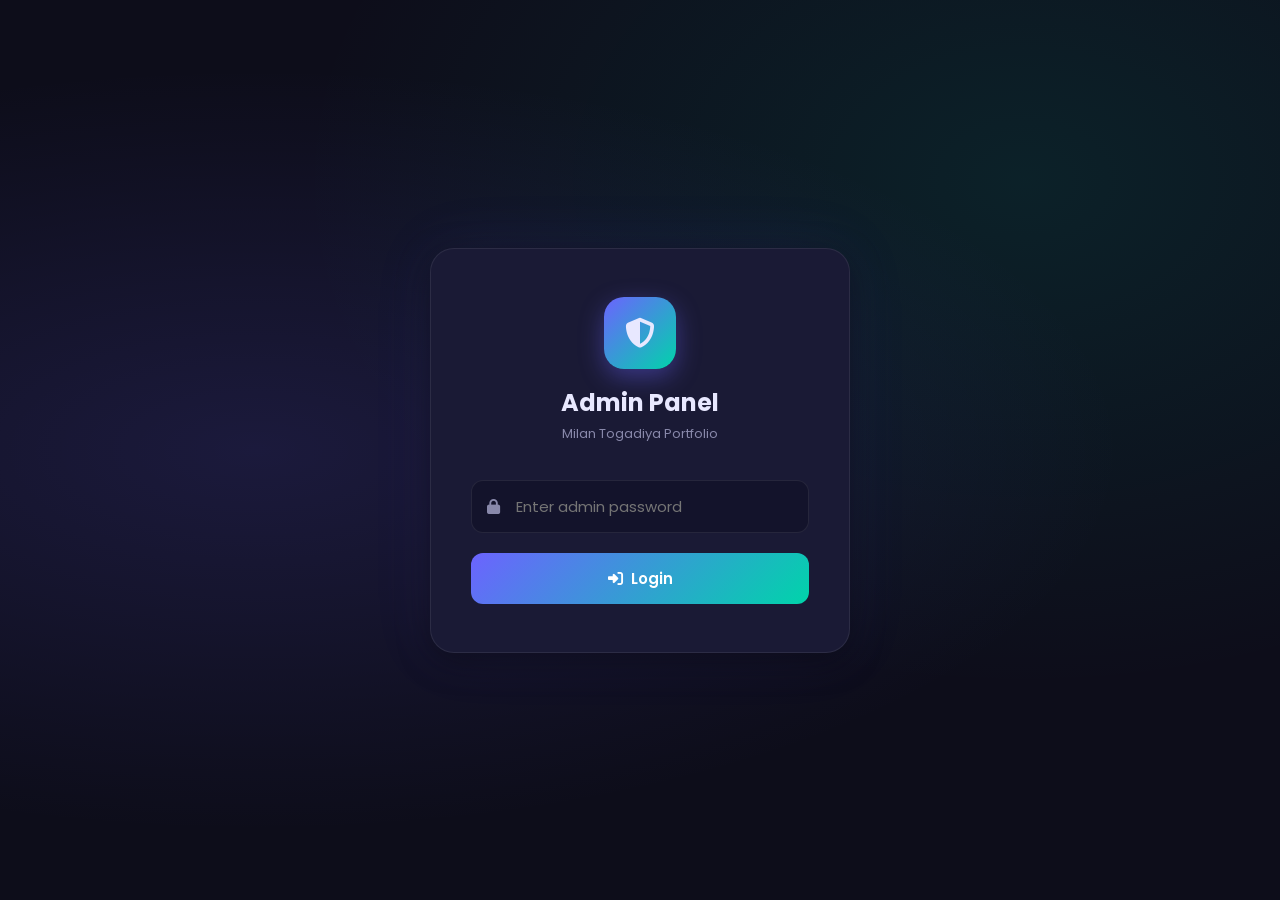
==== commit c19e34b3: "Update admin panel" ====
--- a/admin.html
+++ b/admin.html
@@ -4,1196 +4,193 @@
 <head>
     <meta charset="UTF-8">
     <meta name="viewport" content="width=device-width, initial-scale=1.0">
-    <title>Admin Panel – Milan Portfolio</title>
-    <link rel="stylesheet" href="https://cdnjs.cloudflare.com/ajax/libs/font-awesome/6.5.0/css/all.min.css">
-    <style>
-        :root {
-            --bg: #0d1117;
-            --card-bg: #161b22;
-            --border: rgba(255, 255, 255, 0.08);
-            --accent: #10b981;
-            --accent2: #6366f1;
-            --text: #e6edf3;
-            --text-muted: rgba(255, 255, 255, 0.45);
-            --danger: #ef4444;
-            --warning: #f59e0b;
-        }
-
-        * {
-            box-sizing: border-box;
-            margin: 0;
-            padding: 0;
-        }
-
-        body {
-            background: var(--bg);
-            color: var(--text);
-            font-family: 'Segoe UI', sans-serif;
-            min-height: 100vh;
-        }
-
-        /* ── Header ── */
-        .admin-header {
-            background: var(--card-bg);
-            border-bottom: 1px solid var(--border);
-            padding: 1rem 2rem;
-            display: flex;
-            align-items: center;
-            justify-content: space-between;
-        }
-
-        .admin-header h1 {
-            font-size: 1.1rem;
-            font-weight: 700;
-            color: var(--accent);
-        }
-
-        .admin-header .back-link {
-            color: var(--text-muted);
-            text-decoration: none;
-            font-size: 0.85rem;
-            transition: color 0.2s;
-        }
-
-        .admin-header .back-link:hover {
-            color: var(--text);
-        }
-
-        /* ── Layout ── */
-        .admin-main {
-            max-width: 1100px;
-            margin: 0 auto;
-            padding: 2rem 1.5rem;
-        }
-
-        /* ── Login Card ── */
-        #loginSection {
-            max-width: 480px;
-            margin: 4rem auto;
-            background: var(--card-bg);
-            border: 1px solid var(--border);
-            border-radius: 16px;
-            padding: 2.5rem;
-        }
-
-        #loginSection h2 {
-            font-size: 1.3rem;
-            margin-bottom: 0.4rem;
-        }
-
-        #loginSection p.sub {
-            color: var(--text-muted);
-            font-size: 0.84rem;
-            margin-bottom: 2rem;
-            line-height: 1.6;
-        }
-
-        .token-help {
-            background: rgba(99, 102, 241, 0.08);
-            border: 1px solid rgba(99, 102, 241, 0.2);
-            border-radius: 8px;
-            padding: 0.9rem 1rem;
-            margin-bottom: 1.5rem;
-            font-size: 0.8rem;
-            color: rgba(255, 255, 255, 0.6);
-            line-height: 1.6;
-        }
-
-        .token-help a {
-            color: var(--accent2);
-            text-decoration: none;
-        }
-
-        /* ── Form Elements ── */
-        .form-group {
-            margin-bottom: 1rem;
-        }
-
-        .form-group label {
-            display: block;
-            font-size: 0.8rem;
-            color: var(--text-muted);
-            margin-bottom: 0.4rem;
-            font-weight: 500;
-        }
-
-        .form-group input,
-        .form-group select,
-        .form-group textarea {
-            width: 100%;
-            background: rgba(255, 255, 255, 0.06);
-            border: 1px solid var(--border);
-            border-radius: 8px;
-            padding: 0.65rem 0.9rem;
-            color: var(--text);
-            font-size: 0.9rem;
-            transition: border-color 0.2s;
-        }
-
-        .form-group input:focus,
-        .form-group select:focus,
-        .form-group textarea:focus {
-            outline: none;
-            border-color: rgba(16, 185, 129, 0.4);
-        }
-
-        .form-group textarea {
-            min-height: 90px;
-            resize: vertical;
-        }
-
-        .form-group select option {
-            background: #1a2030;
-        }
-
-        .form-row {
-            display: grid;
-            grid-template-columns: 1fr 1fr;
-            gap: 1rem;
-        }
-
-        /* ── Buttons ── */
-        .btn {
-            display: inline-flex;
-            align-items: center;
-            gap: 0.5rem;
-            padding: 0.6rem 1.2rem;
-            border-radius: 8px;
-            border: none;
-            cursor: pointer;
-            font-size: 0.85rem;
-            font-weight: 600;
-            transition: all 0.2s;
-            text-decoration: none;
-        }
-
-        .btn-primary {
-            background: var(--accent);
-            color: #000;
-        }
-
-        .btn-primary:hover {
-            background: #0ea472;
-            transform: translateY(-1px);
-        }
-
-        .btn-secondary {
-            background: rgba(255, 255, 255, 0.08);
-            color: var(--text);
-            border: 1px solid var(--border);
-        }
-
-        .btn-secondary:hover {
-            background: rgba(255, 255, 255, 0.13);
-        }
-
-        .btn-danger {
-            background: rgba(239, 68, 68, 0.1);
-            color: var(--danger);
-            border: 1px solid rgba(239, 68, 68, 0.25);
-        }
-
-        .btn-danger:hover {
-            background: rgba(239, 68, 68, 0.2);
-        }
-
-        .btn-full {
-            width: 100%;
-            justify-content: center;
-            padding: 0.75rem;
-        }
-
-        .btn:disabled {
-            opacity: 0.5;
-            cursor: not-allowed;
-            transform: none !important;
-        }
-
-        /* ── Dashboard ── */
-        #dashboardSection {
-            display: none;
-        }
-
-        .dash-top {
-            display: flex;
-            align-items: center;
-            justify-content: space-between;
-            margin-bottom: 2rem;
-            flex-wrap: wrap;
-            gap: 1rem;
-        }
-
-        .dash-top h2 {
-            font-size: 1.25rem;
-        }
-
-        .config-badge {
-            display: flex;
-            align-items: center;
-            gap: 0.6rem;
-            background: rgba(16, 185, 129, 0.08);
-            border: 1px solid rgba(16, 185, 129, 0.2);
-            border-radius: 20px;
-            padding: 0.35rem 0.9rem;
-            font-size: 0.78rem;
-            color: var(--accent);
-        }
-
-        /* ── Project List ── */
-        .project-list {
-            display: flex;
-            flex-direction: column;
-            gap: 0.9rem;
-        }
-
-        .project-row {
-            background: var(--card-bg);
-            border: 1px solid var(--border);
-            border-radius: 12px;
-            padding: 1rem 1.2rem;
-            display: flex;
-            align-items: center;
-            gap: 1rem;
-        }
-
-        .project-row img {
-            width: 64px;
-            height: 64px;
-            object-fit: cover;
-            border-radius: 8px;
-            flex-shrink: 0;
-            background: #222;
-        }
-
-        .project-row-info {
-            flex: 1;
-            min-width: 0;
-        }
-
-        .project-row-info h4 {
-            font-size: 0.95rem;
-            font-weight: 600;
-            white-space: nowrap;
-            overflow: hidden;
-            text-overflow: ellipsis;
-        }
-
-        .project-row-info p {
-            font-size: 0.78rem;
-            color: var(--text-muted);
-            margin-top: 0.2rem;
-        }
-
-        .project-row-actions {
-            display: flex;
-            gap: 0.5rem;
-            flex-shrink: 0;
-        }
-
-        .status-badge {
-            display: inline-block;
-            padding: 0.15rem 0.55rem;
-            border-radius: 10px;
-            font-size: 0.68rem;
-            font-weight: 600;
-        }
-
-        .status-published {
-            background: rgba(16, 185, 129, 0.12);
-            color: var(--accent);
-        }
-
-        .status-development {
-            background: rgba(245, 158, 11, 0.12);
-            color: var(--warning);
-        }
-
-        /* ── Modal ── */
-        .modal-overlay {
-            display: none;
-            position: fixed;
-            inset: 0;
-            background: rgba(0, 0, 0, 0.7);
-            z-index: 1000;
-            align-items: flex-start;
-            justify-content: center;
-            padding: 2rem 1rem;
-            overflow-y: auto;
-        }
-
-        .modal-overlay.open {
-            display: flex;
-        }
-
-        .modal {
-            background: var(--card-bg);
-            border: 1px solid var(--border);
-            border-radius: 16px;
-            padding: 2rem;
-            width: 100%;
-            max-width: 680px;
-            position: relative;
-        }
-
-        .modal-header {
-            display: flex;
-            align-items: center;
-            justify-content: space-between;
-            margin-bottom: 1.5rem;
-        }
-
-        .modal-header h3 {
-            font-size: 1.1rem;
-        }
-
-        .modal-close {
-            background: none;
-            border: none;
-            color: var(--text-muted);
-            font-size: 1.2rem;
-            cursor: pointer;
-            padding: 0.3rem;
-        }
-
-        .modal-footer {
-            display: flex;
-            gap: 0.7rem;
-            justify-content: flex-end;
-            margin-top: 1.5rem;
-            padding-top: 1rem;
-            border-top: 1px solid var(--border);
-        }
-
-        /* ── File Upload ── */
-        .file-upload-area {
-            border: 2px dashed var(--border);
-            border-radius: 10px;
-            padding: 1.2rem;
-            text-align: center;
-            cursor: pointer;
-            transition: border-color 0.2s;
-            position: relative;
-        }
-
-        .file-upload-area:hover {
-            border-color: rgba(16, 185, 129, 0.4);
-        }
-
-        .file-upload-area input[type="file"] {
-            position: absolute;
-            inset: 0;
-            opacity: 0;
-            cursor: pointer;
-            width: 100%;
-            height: 100%;
-        }
-
-        .file-upload-area i {
-            font-size: 1.5rem;
-            color: var(--text-muted);
-            display: block;
-            margin-bottom: 0.4rem;
-        }
-
-        .file-upload-area p {
-            font-size: 0.8rem;
-            color: var(--text-muted);
-        }
-
-        .file-upload-area span {
-            font-size: 0.75rem;
-            color: var(--accent);
-            display: block;
-            margin-top: 0.3rem;
-        }
-
-        .file-preview {
-            margin-top: 0.7rem;
-        }
-
-        .file-preview img,
-        .file-preview video {
-            max-width: 100%;
-            max-height: 120px;
-            border-radius: 8px;
-            object-fit: cover;
-        }
-
-        /* ── Toast ── */
-        #toast {
-            position: fixed;
-            bottom: 2rem;
-            right: 2rem;
-            background: var(--card-bg);
-            border: 1px solid var(--border);
-            border-radius: 10px;
-            padding: 0.8rem 1.2rem;
-            display: flex;
-            align-items: center;
-            gap: 0.6rem;
-            font-size: 0.85rem;
-            z-index: 9999;
-            transform: translateY(100px);
-            opacity: 0;
-            transition: all 0.3s ease;
-            max-width: 360px;
-        }
-
-        #toast.show {
-            transform: translateY(0);
-            opacity: 1;
-        }
-
-        #toast.success {
-            border-color: rgba(16, 185, 129, 0.4);
-        }
-
-        #toast.error {
-            border-color: rgba(239, 68, 68, 0.4);
-        }
-
-        #toast i.success-icon {
-            color: var(--accent);
-        }
-
-        #toast i.error-icon {
-            color: var(--danger);
-        }
-
-        /* ── Progress ── */
-        .upload-progress {
-            margin-top: 0.5rem;
-            font-size: 0.78rem;
-            color: var(--text-muted);
-            display: none;
-        }
-
-        .progress-bar-wrap {
-            height: 4px;
-            background: rgba(255, 255, 255, 0.08);
-            border-radius: 4px;
-            margin-top: 0.4rem;
-            overflow: hidden;
-        }
-
-        .progress-bar {
-            height: 100%;
-            background: var(--accent);
-            width: 0%;
-            transition: width 0.3s;
-            border-radius: 4px;
-        }
-
-        /* ── Tag Input ── */
-        .tags-input-wrap {
-            display: flex;
-            gap: 0.5rem;
-            flex-wrap: wrap;
-            margin-top: 0.5rem;
-        }
-
-        .tag-chip {
-            background: rgba(16, 185, 129, 0.1);
-            border: 1px solid rgba(16, 185, 129, 0.25);
-            color: var(--accent);
-            padding: 0.2rem 0.6rem;
-            border-radius: 12px;
-            font-size: 0.75rem;
-            display: flex;
-            align-items: center;
-            gap: 0.3rem;
-        }
-
-        .tag-chip button {
-            background: none;
-            border: none;
-            color: inherit;
-            cursor: pointer;
-            padding: 0;
-            font-size: 0.7rem;
-        }
-
-        /* ── Category Checkboxes ── */
-        .category-grid {
-            display: flex;
-            flex-wrap: wrap;
-            gap: 0.5rem;
-            margin-top: 0.4rem;
-        }
-
-        .cat-checkbox label {
-            display: flex;
-            align-items: center;
-            gap: 0.4rem;
-            background: rgba(255, 255, 255, 0.06);
-            border: 1px solid var(--border);
-            border-radius: 8px;
-            padding: 0.3rem 0.7rem;
-            cursor: pointer;
-            font-size: 0.78rem;
-            transition: all 0.2s;
-        }
-
-        .cat-checkbox input {
-            display: none;
-        }
-
-        .cat-checkbox input:checked+label {
-            background: rgba(16, 185, 129, 0.12);
-            border-color: rgba(16, 185, 129, 0.3);
-            color: var(--accent);
-        }
-
-        @media (max-width: 600px) {
-            .form-row {
-                grid-template-columns: 1fr;
-            }
-
-            .project-row {
-                flex-wrap: wrap;
-            }
-
-            .dash-top {
-                flex-direction: column;
-                align-items: flex-start;
-            }
-        }
-    </style>
+    <title>Admin Panel - Milan Togadiya Portfolio</title>
+    <link rel="stylesheet" href="https://cdnjs.cloudflare.com/ajax/libs/font-awesome/6.4.0/css/all.min.css">
+    <link href="https://fonts.googleapis.com/css2?family=Poppins:wght@300;400;500;600;700&display=swap"
+        rel="stylesheet">
+    <link rel="stylesheet" href="admin.css">
+    <!-- Security protection -->
+    <script src="security.js"></script>
 </head>
 
 <body>
 
-    <header class="admin-header">
-        <h1><i class="fas fa-gamepad"></i> Portfolio Admin</h1>
-        <a href="index.html" class="back-link"><i class="fas fa-arrow-left"></i> View Portfolio</a>
-    </header>
-
-    <!-- ══════════════ LOGIN ══════════════ -->
-    <div id="loginSection">
-        <h2><i class="fab fa-github" style="color:#6366f1;margin-right:0.4rem"></i> GitHub Login</h2>
-        <p class="sub">Connect your GitHub account so the admin panel can save project data and upload files directly to
-            your repository.</p>
-
-        <div class="token-help">
-            <i class="fas fa-info-circle" style="color:#6366f1;margin-right:0.4rem"></i>
-            <strong>How to get a PAT:</strong><br>
-            Go to <a href="https://github.com/settings/tokens" target="_blank">github.com/settings/tokens</a> → Generate
-            new token (classic) → Select <code>repo</code> scope → Copy the token.
-        </div>
-
-        <div class="form-group">
-            <label>GitHub Username (Owner)</label>
-            <input type="text" id="ghOwner" placeholder="milantogadiya15" value="milantogadiya15">
-        </div>
-        <div class="form-group">
-            <label>Repository Name</label>
-            <input type="text" id="ghRepo" placeholder="MilanPortfolio" value="MilanPortfolio">
-        </div>
-        <div class="form-group">
-            <label>Branch</label>
-            <input type="text" id="ghBranch" placeholder="main" value="main">
-        </div>
-        <div class="form-group">
-            <label>Personal Access Token (PAT)</label>
-            <input type="password" id="ghToken" placeholder="ghp_xxxxxxxxxxxxxxxxxxxx">
-        </div>
-        <button class="btn btn-primary btn-full" onclick="login()">
-            <i class="fas fa-sign-in-alt"></i> Connect & Load Projects
-        </button>
-        <p style="font-size:0.75rem;color:var(--text-muted);margin-top:1rem;text-align:center;">
-            <i class="fas fa-lock" style="margin-right:0.3rem"></i> Your token is stored only in this browser session
-            and never sent anywhere except GitHub's API.
-        </p>
-    </div>
-
-    <!-- ══════════════ DASHBOARD ══════════════ -->
-    <div id="dashboardSection" class="admin-main">
-        <div class="dash-top">
-            <div>
-                <h2>Projects</h2>
-                <p style="color:var(--text-muted);font-size:0.84rem;margin-top:0.2rem">Manage your portfolio projects
-                </p>
+    <!-- Login Screen -->
+    <div id="loginScreen" class="login-wrapper">
+        <div class="login-card">
+            <div class="login-logo">
+                <div class="logo-icon"><i class="fas fa-shield-alt"></i></div>
+                <h1>Admin Panel</h1>
+                <p>Milan Togadiya Portfolio</p>
             </div>
-            <div style="display:flex;gap:0.8rem;align-items:center;flex-wrap:wrap;">
-                <span class="config-badge" id="repoBadge"><i class="fab fa-github"></i> <span
-                        id="badgeText"></span></span>
-                <button class="btn btn-secondary" onclick="logout()"><i class="fas fa-sign-out-alt"></i> Logout</button>
-                <button class="btn btn-primary" onclick="openAddModal()"><i class="fas fa-plus"></i> Add
-                    Project</button>
-            </div>
-        </div>
-        <div class="project-list" id="projectList">
-            <p style="color:var(--text-muted);text-align:center;padding:3rem;">Loading projects…</p>
+            <form id="loginForm">
+                <div class="input-group">
+                    <span class="input-icon"><i class="fas fa-lock"></i></span>
+                    <input type="password" id="adminPassword" placeholder="Enter admin password" autocomplete="off">
+                </div>
+                <button type="submit" class="login-btn">
+                    <i class="fas fa-sign-in-alt"></i> Login
+                </button>
+                <p id="loginError" class="login-error hidden">❌ Wrong password. Try again.</p>
+            </form>
         </div>
     </div>
 
-    <!-- ══════════════ ADD/EDIT MODAL ══════════════ -->
-    <div class="modal-overlay" id="projectModal">
-        <div class="modal">
-            <div class="modal-header">
-                <h3 id="modalTitle">Add New Project</h3>
-                <button class="modal-close" onclick="closeModal()"><i class="fas fa-times"></i></button>
+    <!-- Admin Dashboard -->
+    <div id="dashboard" class="dashboard hidden">
+
+        <!-- Sidebar -->
+        <aside class="sidebar">
+            <div class="sidebar-header">
+                <div class="admin-avatar"><i class="fas fa-user-shield"></i></div>
+                <div class="admin-info">
+                    <h3>Milan Togadiya</h3>
+                    <span class="admin-badge">Administrator</span>
+                </div>
             </div>
+            <nav class="sidebar-nav">
+                <a href="#" class="nav-item active" data-tab="messages">
+                    <i class="fas fa-envelope"></i>
+                    <span>Messages</span>
+                    <span class="badge" id="unreadBadge">0</span>
+                </a>
+                <a href="#" class="nav-item" data-tab="stats">
+                    <i class="fas fa-chart-bar"></i>
+                    <span>Statistics</span>
+                </a>
+                <a href="index.html" class="nav-item" target="_blank">
+                    <i class="fas fa-external-link-alt"></i>
+                    <span>View Portfolio</span>
+                </a>
+            </nav>
+            <div class="sidebar-footer">
+                <button id="logoutBtn" class="logout-btn">
+                    <i class="fas fa-sign-out-alt"></i> Logout
+                </button>
+            </div>
+        </aside>
 
-            <input type="hidden" id="editIndex" value="-1">
+        <!-- Main Content -->
+        <main class="main-content">
+            <!-- Header -->
+            <header class="dashboard-header">
+                <div class="header-left">
+                    <h2 id="pageTitle">📬 Messages</h2>
+                </div>
+                <div class="header-right">
+                    <button id="markAllReadBtn" class="action-btn secondary">
+                        <i class="fas fa-check-double"></i> Mark All Read
+                    </button>
+                    <button id="clearAllBtn" class="action-btn danger">
+                        <i class="fas fa-trash"></i> Clear All
+                    </button>
+                </div>
+            </header>
 
-            <div class="form-row">
-                <div class="form-group">
-                    <label>Project Title *</label>
-                    <input type="text" id="fTitle" placeholder="e.g. Save The Dog">
+            <!-- Messages Tab -->
+            <div id="messagesTab" class="tab-content active">
+                <!-- Search/Filter -->
+                <div class="filter-bar">
+                    <div class="search-box">
+                        <i class="fas fa-search"></i>
+                        <input type="text" id="searchInput" placeholder="Search messages...">
+                    </div>
+                    <div class="filter-buttons">
+                        <button class="filter-btn active" data-filter="all">All</button>
+                        <button class="filter-btn" data-filter="unread">Unread</button>
+                        <button class="filter-btn" data-filter="read">Read</button>
+                    </div>
                 </div>
-                <div class="form-group">
-                    <label>Type / Genre *</label>
-                    <input type="text" id="fType" placeholder="e.g. 2D · Hyper Casual">
+
+                <!-- Messages List -->
+                <div id="messagesList" class="messages-list">
+                    <!-- populated by JS -->
+                </div>
+
+                <!-- Empty State -->
+                <div id="emptyState" class="empty-state hidden">
+                    <div class="empty-icon"><i class="fas fa-inbox"></i></div>
+                    <h3>No messages yet</h3>
+                    <p>When someone contacts you through your portfolio, messages will appear here.</p>
                 </div>
             </div>
 
-            <div class="form-row">
-                <div class="form-group">
-                    <label>Platform</label>
-                    <select id="fPlatform">
-                        <option value="Android">Android</option>
-                        <option value="iOS">iOS</option>
-                        <option value="Android & iOS">Android & iOS</option>
-                        <option value="PC">PC</option>
-                    </select>
+            <!-- Stats Tab -->
+            <div id="statsTab" class="tab-content">
+                <div class="stats-grid">
+                    <div class="stat-card">
+                        <div class="stat-icon total"><i class="fas fa-envelope"></i></div>
+                        <div class="stat-info">
+                            <h3 id="statTotal">0</h3>
+                            <p>Total Messages</p>
+                        </div>
+                    </div>
+                    <div class="stat-card">
+                        <div class="stat-icon unread"><i class="fas fa-envelope-open"></i></div>
+                        <div class="stat-info">
+                            <h3 id="statUnread">0</h3>
+                            <p>Unread</p>
+                        </div>
+                    </div>
+                    <div class="stat-card">
+                        <div class="stat-icon read"><i class="fas fa-check-circle"></i></div>
+                        <div class="stat-info">
+                            <h3 id="statRead">0</h3>
+                            <p>Read</p>
+                        </div>
+                    </div>
+                    <div class="stat-card">
+                        <div class="stat-icon today"><i class="fas fa-calendar-day"></i></div>
+                        <div class="stat-info">
+                            <h3 id="statToday">0</h3>
+                            <p>Today</p>
+                        </div>
+                    </div>
                 </div>
-                <div class="form-group">
-                    <label>Engine</label>
-                    <select id="fEngine">
-                        <option value="Unity">Unity</option>
-                        <option value="Unreal">Unreal</option>
-                        <option value="Godot">Godot</option>
-                        <option value="Other">Other</option>
-                    </select>
+                <div class="recent-list-section">
+                    <h3>📋 Recent Senders</h3>
+                    <div id="recentSenders"></div>
                 </div>
             </div>
+        </main>
+    </div>
 
-            <div class="form-group">
-                <label>Status</label>
-                <select id="fStatus">
-                    <option value="published">Published</option>
-                    <option value="development">In Development</option>
-                </select>
+    <!-- Message Detail Modal -->
+    <div id="messageModal" class="modal-overlay hidden">
+        <div class="modal-card">
+            <div class="modal-header">
+                <div class="modal-sender-info">
+                    <div class="sender-avatar" id="modalAvatar">M</div>
+                    <div>
+                        <h3 id="modalName"></h3>
+                        <p id="modalEmail"></p>
+                    </div>
+                </div>
+                <button id="closeModal" class="close-btn"><i class="fas fa-times"></i></button>
             </div>
-
-            <div class="form-group">
-                <label>Description *</label>
-                <textarea id="fDesc" placeholder="Describe what the game is about…"></textarea>
-            </div>
-
-            <div class="form-group">
-                <label>Categories (select all that apply)</label>
-                <div class="category-grid">
-                    <div class="cat-checkbox"><input type="checkbox" id="cat-casual" value="casual"><label
-                            for="cat-casual">Casual</label></div>
-                    <div class="cat-checkbox"><input type="checkbox" id="cat-hyper" value="hyper-casual"><label
-                            for="cat-hyper">Hyper Casual</label></div>
-                    <div class="cat-checkbox"><input type="checkbox" id="cat-action" value="action"><label
-                            for="cat-action">Action</label></div>
-                    <div class="cat-checkbox"><input type="checkbox" id="cat-puzzle" value="puzzle"><label
-                            for="cat-puzzle">Puzzle</label></div>
-                    <div class="cat-checkbox"><input type="checkbox" id="cat-strategy" value="strategy"><label
-                            for="cat-strategy">Strategy</label></div>
-                    <div class="cat-checkbox"><input type="checkbox" id="cat-word" value="word"><label
-                            for="cat-word">Word Game</label></div>
+            <div class="modal-body">
+                <div class="modal-meta">
+                    <span><i class="fas fa-tag"></i> <strong>Project Type:</strong> <span
+                            id="modalSubject"></span></span>
+                    <span><i class="fas fa-clock"></i> <span id="modalDate"></span></span>
+                </div>
+                <div class="modal-message">
+                    <h4>Message:</h4>
+                    <p id="modalMessage"></p>
                 </div>
             </div>
-
-            <div class="form-group">
-                <label>Tags (press Enter to add)</label>
-                <input type="text" id="fTagInput" placeholder="e.g. Unity   [Press Enter]" onkeydown="addTag(event)">
-                <div class="tags-input-wrap" id="tagsWrap"></div>
-            </div>
-
-            <div class="form-row">
-                <div class="form-group">
-                    <label>Play Store URL (optional)</label>
-                    <input type="url" id="fPlayStore" placeholder="https://play.google.com/…">
-                </div>
-                <div class="form-group">
-                    <label>App Store URL (optional)</label>
-                    <input type="url" id="fAppStore" placeholder="https://apps.apple.com/…">
-                </div>
-            </div>
-
-            <div class="form-row">
-                <!-- Image Upload -->
-                <div class="form-group">
-                    <label>Project Image (thumbnail)</label>
-                    <div class="file-upload-area" id="imgUploadArea">
-                        <input type="file" id="fImage" accept="image/*"
-                            onchange="previewFile('fImage','imgPreview','img')">
-                        <i class="fas fa-image"></i>
-                        <p>Click or drag to upload</p>
-                        <span id="imgFileName">No file chosen</span>
-                    </div>
-                    <div class="file-preview" id="imgPreview"></div>
-                    <div class="upload-progress" id="imgProgress">
-                        <span id="imgProgressText">Uploading image…</span>
-                        <div class="progress-bar-wrap">
-                            <div class="progress-bar" id="imgProgressBar"></div>
-                        </div>
-                    </div>
-                    <input type="hidden" id="fImagePath">
-                </div>
-
-                <!-- Video Upload -->
-                <div class="form-group">
-                    <label>Gameplay Video (mp4, optional)</label>
-                    <div class="file-upload-area" id="vidUploadArea">
-                        <input type="file" id="fVideo" accept="video/mp4,video/*"
-                            onchange="previewFile('fVideo','vidPreview','video')">
-                        <i class="fas fa-video"></i>
-                        <p>Click or drag to upload</p>
-                        <span id="vidFileName">No file chosen</span>
-                    </div>
-                    <div class="file-preview" id="vidPreview"></div>
-                    <div class="upload-progress" id="vidProgress">
-                        <span id="vidProgressText">Uploading video…</span>
-                        <div class="progress-bar-wrap">
-                            <div class="progress-bar" id="vidProgressBar"></div>
-                        </div>
-                    </div>
-                    <input type="hidden" id="fVideoPath">
-                </div>
-            </div>
-
             <div class="modal-footer">
-                <button class="btn btn-secondary" onclick="closeModal()">Cancel</button>
-                <button class="btn btn-primary" id="saveBtn" onclick="saveProject()">
-                    <i class="fas fa-save"></i> Save Project
+                <a id="modalReplyBtn" href="#" class="action-btn primary" target="_blank">
+                    <i class="fas fa-reply"></i> Reply via Email
+                </a>
+                <button id="modalDeleteBtn" class="action-btn danger">
+                    <i class="fas fa-trash"></i> Delete
                 </button>
             </div>
         </div>
     </div>
 
-    <!-- ══════════════ DELETE CONFIRM ══════════════ -->
-    <div class="modal-overlay" id="deleteModal">
-        <div class="modal" style="max-width:400px;">
-            <div class="modal-header">
-                <h3><i class="fas fa-trash" style="color:var(--danger);margin-right:0.5rem"></i> Delete Project</h3>
-                <button class="modal-close" onclick="closeDeleteModal()"><i class="fas fa-times"></i></button>
-            </div>
-            <p style="color:var(--text-muted);font-size:0.9rem;">Are you sure you want to delete <strong
-                    id="deleteProjectName"></strong>? This cannot be undone.</p>
-            <div class="modal-footer">
-                <button class="btn btn-secondary" onclick="closeDeleteModal()">Cancel</button>
-                <button class="btn btn-danger" id="confirmDeleteBtn"><i class="fas fa-trash"></i> Delete</button>
-            </div>
-        </div>
-    </div>
-
-    <!-- Toast -->
-    <div id="toast"><i id="toastIcon"></i> <span id="toastMsg"></span></div>
-
-    <script>
-        // ── Config ──────────────────────────────────────────────────────────
-        let GH = { owner: '', repo: '', branch: 'main', token: '' };
-        let projectsData = [];
-        let tags = [];
-        let currentSHA = '';   // SHA of projects.json (needed for updates)
-        let deleteIdx = -1;
-
-        // ── Login ─────────────────────────────────────────────────────────
-        async function login() {
-            GH.owner = document.getElementById('ghOwner').value.trim();
-            GH.repo = document.getElementById('ghRepo').value.trim();
-            GH.branch = document.getElementById('ghBranch').value.trim() || 'main';
-            GH.token = document.getElementById('ghToken').value.trim();
-
-            if (!GH.owner || !GH.repo || !GH.token) {
-                toast('Fill in all fields', 'error'); return;
-            }
-
-            try {
-                await loadProjectsFromGH();
-                sessionStorage.setItem('ghConfig', JSON.stringify(GH));
-                document.getElementById('loginSection').style.display = 'none';
-                document.getElementById('dashboardSection').style.display = 'block';
-                document.getElementById('badgeText').textContent = `${GH.owner}/${GH.repo}`;
-                renderProjectList();
-                toast('Connected successfully!', 'success');
-            } catch (e) {
-                toast('Connection failed. Check your token and repo name.', 'error');
-                console.error(e);
-            }
-        }
-
-        function logout() {
-            sessionStorage.removeItem('ghConfig');
-            GH = { owner: '', repo: '', branch: 'main', token: '' };
-            document.getElementById('loginSection').style.display = 'block';
-            document.getElementById('dashboardSection').style.display = 'none';
-        }
-
-        // Check saved session
-        (function () {
-            const saved = sessionStorage.getItem('ghConfig');
-            if (saved) {
-                GH = JSON.parse(saved);
-                document.getElementById('ghOwner').value = GH.owner;
-                document.getElementById('ghRepo').value = GH.repo;
-                document.getElementById('ghBranch').value = GH.branch;
-                document.getElementById('ghToken').value = GH.token;
-                login();
-            }
-        })();
-
-        // ── GitHub API Helpers ───────────────────────────────────────────
-        const ghAPI = (path, method = 'GET', body = null) => fetch(
-            `https://api.github.com/repos/${GH.owner}/${GH.repo}/contents/${path}`,
-            {
-                method,
-                headers: {
-                    'Authorization': `token ${GH.token}`,
-                    'Accept': 'application/vnd.github.v3+json',
-                    'Content-Type': 'application/json'
-                },
-                body: body ? JSON.stringify(body) : null
-            }
-        );
-
-        async function loadProjectsFromGH() {
-            const res = await ghAPI('projects.json');
-            if (!res.ok) throw new Error(await res.text());
-            const data = await res.json();
-            currentSHA = data.sha;
-            const decoded = atob(data.content.replace(/\n/g, ''));
-            projectsData = JSON.parse(decoded).projects || [];
-        }
-
-        async function saveProjectsToGH() {
-            const json = JSON.stringify({ projects: projectsData }, null, 2);
-            const encoded = btoa(unescape(encodeURIComponent(json)));
-            const body = {
-                message: 'Update projects.json via admin panel',
-                content: encoded,
-                sha: currentSHA,
-                branch: GH.branch
-            };
-            const res = await ghAPI('projects.json', 'PUT', body);
-            if (!res.ok) throw new Error(await res.text());
-            const data = await res.json();
-            currentSHA = data.content.sha;
-        }
-
-        async function uploadFileToGH(filePath, base64Content, existingSHA = null) {
-            const body = {
-                message: `Upload ${filePath} via admin panel`,
-                content: base64Content,
-                branch: GH.branch
-            };
-            if (existingSHA) body.sha = existingSHA;
-
-            const res = await ghAPI(filePath, 'PUT', body);
-            if (!res.ok) throw new Error(await res.text());
-            return res.json();
-        }
-
-        // Get existing file SHA (for updates)
-        async function getFileSHA(path) {
-            const res = await ghAPI(path);
-            if (res.status === 404) return null;
-            const data = await res.json();
-            return data.sha || null;
-        }
-
-        // Convert file to base64
-        function fileToBase64(file) {
-            return new Promise((resolve, reject) => {
-                const reader = new FileReader();
-                reader.onload = () => {
-                    const b64 = reader.result.split(',')[1];
-                    resolve(b64);
-                };
-                reader.onerror = reject;
-                reader.readAsDataURL(file);
-            });
-        }
-
-        // ── Render Project List ─────────────────────────────────────────
-        function renderProjectList() {
-            const list = document.getElementById('projectList');
-            if (!projectsData.length) {
-                list.innerHTML = '<p style="color:var(--text-muted);text-align:center;padding:3rem;">No projects yet. Click "Add Project" to get started!</p>';
-                return;
-            }
-            list.innerHTML = projectsData.map((p, i) => `
-        <div class="project-row">
-            <img src="${p.image || ''}" alt="${p.title}" onerror="this.src='https://via.placeholder.com/64x64/1a2030/10b981?text=🎮'">
-            <div class="project-row-info">
-                <h4>${p.title}</h4>
-                <p>${p.type} &bull; <span class="status-badge status-${p.status}">${p.status === 'published' ? 'Published' : 'In Development'}</span></p>
-                <p style="margin-top:0.3rem;font-size:0.76rem;color:var(--text-muted);">${(p.categories || []).join(', ')}</p>
-            </div>
-            <div class="project-row-actions">
-                <button class="btn btn-secondary" onclick="openEditModal(${i})" title="Edit"><i class="fas fa-edit"></i></button>
-                <button class="btn btn-danger" onclick="openDeleteModal(${i})" title="Delete"><i class="fas fa-trash"></i></button>
-            </div>
-        </div>
-    `).join('');
-        }
-
-        // ── Tags ─────────────────────────────────────────────────────────
-        function addTag(e) {
-            if (e.key !== 'Enter') return;
-            e.preventDefault();
-            const val = document.getElementById('fTagInput').value.trim();
-            if (val && !tags.includes(val)) {
-                tags.push(val);
-                renderTags();
-            }
-            document.getElementById('fTagInput').value = '';
-        }
-
-        function removeTag(tag) {
-            tags = tags.filter(t => t !== tag);
-            renderTags();
-        }
-
-        function renderTags() {
-            document.getElementById('tagsWrap').innerHTML = tags.map(t =>
-                `<span class="tag-chip">${t}<button onclick="removeTag('${t}')"><i class="fas fa-times"></i></button></span>`
-            ).join('');
-        }
-
-        // ── File Preview ─────────────────────────────────────────────────
-        function previewFile(inputId, previewId, type) {
-            const file = document.getElementById(inputId).files[0];
-            if (!file) return;
-            const nameEl = document.getElementById(inputId === 'fImage' ? 'imgFileName' : 'vidFileName');
-            nameEl.textContent = file.name;
-            const preview = document.getElementById(previewId);
-            const url = URL.createObjectURL(file);
-            preview.innerHTML = type === 'img'
-                ? `<img src="${url}" alt="preview">`
-                : `<video src="${url}" controls muted style="max-width:100%;max-height:120px;border-radius:8px;"></video>`;
-        }
-
-        // ── Add/Edit Modal ───────────────────────────────────────────────
-        function openAddModal() {
-            document.getElementById('modalTitle').textContent = 'Add New Project';
-            document.getElementById('editIndex').value = '-1';
-            clearForm();
-            document.getElementById('projectModal').classList.add('open');
-        }
-
-        function openEditModal(idx) {
-            const p = projectsData[idx];
-            document.getElementById('modalTitle').textContent = 'Edit Project';
-            document.getElementById('editIndex').value = idx;
-
-            document.getElementById('fTitle').value = p.title || '';
-            document.getElementById('fType').value = p.type || '';
-            document.getElementById('fDesc').value = p.description || '';
-            document.getElementById('fPlatform').value = p.platform || 'Android';
-            document.getElementById('fEngine').value = p.engine || 'Unity';
-            document.getElementById('fStatus').value = p.status || 'published';
-            document.getElementById('fPlayStore').value = p.playStoreUrl || '';
-            document.getElementById('fAppStore').value = p.appStoreUrl || '';
-            document.getElementById('fImagePath').value = p.image || '';
-            document.getElementById('fVideoPath').value = p.video || '';
-
-            // Categories
-            document.querySelectorAll('.cat-checkbox input').forEach(cb => {
-                cb.checked = (p.categories || []).includes(cb.value);
-            });
-
-            // Tags
-            tags = [...(p.tags || [])];
-            renderTags();
-
-            // Show current image/video
-            if (p.image) document.getElementById('imgPreview').innerHTML = `<img src="${p.image}" alt="current">`;
-            if (p.video) document.getElementById('vidPreview').innerHTML = `<video src="${p.video}" muted controls style="max-width:100%;max-height:120px;border-radius:8px;"></video>`;
-
-            document.getElementById('projectModal').classList.add('open');
-        }
-
-        function closeModal() {
-            document.getElementById('projectModal').classList.remove('open');
-            clearForm();
-        }
-
-        function clearForm() {
-            ['fTitle', 'fType', 'fDesc', 'fPlayStore', 'fAppStore', 'fImagePath', 'fVideoPath'].forEach(id => {
-                document.getElementById(id).value = '';
-            });
-            document.getElementById('fPlatform').value = 'Android';
-            document.getElementById('fEngine').value = 'Unity';
-            document.getElementById('fStatus').value = 'published';
-            document.getElementById('fImage').value = '';
-            document.getElementById('fVideo').value = '';
-            document.getElementById('imgPreview').innerHTML = '';
-            document.getElementById('vidPreview').innerHTML = '';
-            document.getElementById('imgFileName').textContent = 'No file chosen';
-            document.getElementById('vidFileName').textContent = 'No file chosen';
-            document.querySelectorAll('.cat-checkbox input').forEach(cb => cb.checked = false);
-            tags = [];
-            renderTags();
-        }
-
-        // ── Save Project ─────────────────────────────────────────────────
-        async function saveProject() {
-            const title = document.getElementById('fTitle').value.trim();
-            const desc = document.getElementById('fDesc').value.trim();
-            if (!title || !desc) { toast('Title and description are required', 'error'); return; }
-
-            const btn = document.getElementById('saveBtn');
-            btn.disabled = true;
-            btn.innerHTML = '<i class="fas fa-spinner fa-spin"></i> Saving…';
-
-            try {
-                const idx = parseInt(document.getElementById('editIndex').value);
-                const isNew = idx === -1;
-
-                const imageFile = document.getElementById('fImage').files[0];
-                const videoFile = document.getElementById('fVideo').files[0];
-
-                let imagePath = document.getElementById('fImagePath').value;
-                let videoPath = document.getElementById('fVideoPath').value;
-
-                // Generate ID
-                const id = isNew
-                    ? 'project-' + Date.now()
-                    : (projectsData[idx].id || 'project-' + Date.now());
-
-                // ── Upload Image ──
-                if (imageFile) {
-                    showProgress('img', 'Uploading image…');
-                    const ext = imageFile.name.split('.').pop();
-                    const fname = `assets/icons/${id}.${ext}`;
-                    const b64 = await fileToBase64(imageFile);
-                    const existingSHA = await getFileSHA(fname);
-                    animateProgress('imgProgressBar', 60);
-                    await uploadFileToGH(fname, b64, existingSHA);
-                    animateProgress('imgProgressBar', 100);
-                    imagePath = fname;
-                    hideProgress('img');
-                }
-
-                // ── Upload Video ──
-                if (videoFile) {
-                    showProgress('vid', 'Uploading video… (may take a moment)');
-                    const fname = `assets/videos/${id}.mp4`;
-                    const b64 = await fileToBase64(videoFile);
-                    const existingSHA = await getFileSHA(fname);
-                    animateProgress('vidProgressBar', 60);
-                    await uploadFileToGH(fname, b64, existingSHA);
-                    animateProgress('vidProgressBar', 100);
-                    videoPath = fname;
-                    hideProgress('vid');
-                }
-
-                // ── Build Project Object ──
-                const categories = Array.from(
-                    document.querySelectorAll('.cat-checkbox input:checked')
-                ).map(cb => cb.value);
-
-                const project = {
-                    id,
-                    title,
-                    type: document.getElementById('fType').value.trim(),
-                    platform: document.getElementById('fPlatform').value,
-                    engine: document.getElementById('fEngine').value,
-                    status: document.getElementById('fStatus').value,
-                    categories,
-                    description: desc,
-                    image: imagePath,
-                    video: videoPath,
-                    tags: [...tags],
-                    playStoreUrl: document.getElementById('fPlayStore').value.trim(),
-                    appStoreUrl: document.getElementById('fAppStore').value.trim()
-                };
-
-                if (isNew) {
-                    projectsData.push(project);
-                } else {
-                    projectsData[idx] = project;
-                }
-
-                // ── Save projects.json ──
-                await saveProjectsToGH();
-                renderProjectList();
-                closeModal();
-                toast(isNew ? 'Project added successfully!' : 'Project updated!', 'success');
-            } catch (e) {
-                toast('Error: ' + e.message, 'error');
-                console.error(e);
-            } finally {
-                btn.disabled = false;
-                btn.innerHTML = '<i class="fas fa-save"></i> Save Project';
-            }
-        }
-
-        // ── Delete ───────────────────────────────────────────────────────
-        function openDeleteModal(idx) {
-            deleteIdx = idx;
-            document.getElementById('deleteProjectName').textContent = projectsData[idx].title;
-            document.getElementById('deleteModal').classList.add('open');
-            document.getElementById('confirmDeleteBtn').onclick = confirmDelete;
-        }
-
-        function closeDeleteModal() {
-            document.getElementById('deleteModal').classList.remove('open');
-            deleteIdx = -1;
-        }
-
-        async function confirmDelete() {
-            const btn = document.getElementById('confirmDeleteBtn');
-            btn.disabled = true;
-            btn.innerHTML = '<i class="fas fa-spinner fa-spin"></i> Deleting…';
-            try {
-                projectsData.splice(deleteIdx, 1);
-                await saveProjectsToGH();
-                renderProjectList();
-                closeDeleteModal();
-                toast('Project deleted.', 'success');
-            } catch (e) {
-                toast('Delete failed: ' + e.message, 'error');
-            } finally {
-                btn.disabled = false;
-                btn.innerHTML = '<i class="fas fa-trash"></i> Delete';
-            }
-        }
-
-        // ── Progress Helpers ─────────────────────────────────────────────
-        function showProgress(type, msg) {
-            const el = document.getElementById(type + 'Progress');
-            document.getElementById(type + 'ProgressText').textContent = msg;
-            document.getElementById(type + 'ProgressBar').style.width = '10%';
-            el.style.display = 'block';
-        }
-        function animateProgress(barId, pct) {
-            document.getElementById(barId).style.width = pct + '%';
-        }
-        function hideProgress(type) {
-            setTimeout(() => {
-                document.getElementById(type + 'Progress').style.display = 'none';
-                document.getElementById(type + 'ProgressBar').style.width = '0%';
-            }, 800);
-        }
-
-        // ── Toast ────────────────────────────────────────────────────────
-        function toast(msg, type = 'success') {
-            const el = document.getElementById('toast');
-            const icon = document.getElementById('toastIcon');
-            el.className = `show ${type}`;
-            icon.className = type === 'success' ? 'fas fa-check-circle success-icon' : 'fas fa-exclamation-circle error-icon';
-            document.getElementById('toastMsg').textContent = msg;
-            setTimeout(() => el.classList.remove('show'), 3500);
-        }
-
-        // Close modals on overlay click
-        document.querySelectorAll('.modal-overlay').forEach(overlay => {
-            overlay.addEventListener('click', e => {
-                if (e.target === overlay) {
-                    overlay.classList.remove('open');
-                }
-            });
-        });
-    </script>
+    <script src="admin.js"></script>
 </body>
 
 </html>
--- a/admin.css
+++ b/admin.css
@@ -0,0 +1,832 @@
+/* ===============================
+   ADMIN PANEL - FULL STYLES
+   =============================== */
+
+:root {
+    --bg-primary: #0d0d1a;
+    --bg-secondary: #13132b;
+    --bg-card: #1a1a35;
+    --bg-sidebar: #10102a;
+    --accent: #00d4aa;
+    --accent2: #6c63ff;
+    --accent3: #ff6584;
+    --text-primary: #e8e8ff;
+    --text-secondary: #8888aa;
+    --border: rgba(255, 255, 255, 0.08);
+    --shadow: 0 8px 32px rgba(0, 0, 0, 0.4);
+    --unread-bg: rgba(0, 212, 170, 0.06);
+    --unread-border: rgba(0, 212, 170, 0.3);
+}
+
+* {
+    margin: 0;
+    padding: 0;
+    box-sizing: border-box;
+}
+
+body {
+    font-family: 'Poppins', sans-serif;
+    background: var(--bg-primary);
+    color: var(--text-primary);
+    height: 100vh;
+    overflow: hidden;
+}
+
+.hidden {
+    display: none !important;
+}
+
+/* ─── LOGIN SCREEN ─── */
+.login-wrapper {
+    display: flex;
+    align-items: center;
+    justify-content: center;
+    min-height: 100vh;
+    background: radial-gradient(ellipse at 20% 50%, rgba(108, 99, 255, 0.15) 0%, transparent 60%),
+        radial-gradient(ellipse at 80% 20%, rgba(0, 212, 170, 0.1) 0%, transparent 50%),
+        var(--bg-primary);
+}
+
+.login-card {
+    background: var(--bg-card);
+    border: 1px solid var(--border);
+    border-radius: 24px;
+    padding: 48px 40px;
+    width: 100%;
+    max-width: 420px;
+    box-shadow: var(--shadow), 0 0 60px rgba(108, 99, 255, 0.1);
+    animation: slideUp 0.5s ease;
+}
+
+@keyframes slideUp {
+    from {
+        opacity: 0;
+        transform: translateY(30px);
+    }
+
+    to {
+        opacity: 1;
+        transform: translateY(0);
+    }
+}
+
+.login-logo {
+    text-align: center;
+    margin-bottom: 36px;
+}
+
+.logo-icon {
+    width: 72px;
+    height: 72px;
+    background: linear-gradient(135deg, var(--accent2), var(--accent));
+    border-radius: 20px;
+    display: flex;
+    align-items: center;
+    justify-content: center;
+    font-size: 30px;
+    margin: 0 auto 16px;
+    box-shadow: 0 8px 24px rgba(108, 99, 255, 0.4);
+}
+
+.login-logo h1 {
+    font-size: 24px;
+    font-weight: 700;
+    margin-bottom: 4px;
+}
+
+.login-logo p {
+    font-size: 13px;
+    color: var(--text-secondary);
+}
+
+.input-group {
+    position: relative;
+    margin-bottom: 20px;
+}
+
+.input-icon {
+    position: absolute;
+    left: 16px;
+    top: 50%;
+    transform: translateY(-50%);
+    color: var(--text-secondary);
+    font-size: 15px;
+}
+
+.input-group input {
+    width: 100%;
+    padding: 14px 16px 14px 44px;
+    background: var(--bg-secondary);
+    border: 1px solid var(--border);
+    border-radius: 12px;
+    color: var(--text-primary);
+    font-size: 15px;
+    font-family: 'Poppins', sans-serif;
+    transition: border-color 0.3s;
+    outline: none;
+}
+
+.input-group input:focus {
+    border-color: var(--accent2);
+    box-shadow: 0 0 0 3px rgba(108, 99, 255, 0.15);
+}
+
+.login-btn {
+    width: 100%;
+    padding: 14px;
+    background: linear-gradient(135deg, var(--accent2), var(--accent));
+    border: none;
+    border-radius: 12px;
+    color: #fff;
+    font-size: 15px;
+    font-weight: 600;
+    font-family: 'Poppins', sans-serif;
+    cursor: pointer;
+    transition: transform 0.2s, box-shadow 0.2s;
+    display: flex;
+    align-items: center;
+    justify-content: center;
+    gap: 8px;
+}
+
+.login-btn:hover {
+    transform: translateY(-2px);
+    box-shadow: 0 8px 24px rgba(108, 99, 255, 0.4);
+}
+
+.login-error {
+    text-align: center;
+    color: var(--accent3);
+    font-size: 13px;
+    margin-top: 12px;
+}
+
+/* ─── DASHBOARD LAYOUT ─── */
+.dashboard {
+    display: grid;
+    grid-template-columns: 260px 1fr;
+    height: 100vh;
+    overflow: hidden;
+}
+
+/* ─── SIDEBAR ─── */
+.sidebar {
+    background: var(--bg-sidebar);
+    border-right: 1px solid var(--border);
+    display: flex;
+    flex-direction: column;
+    padding: 24px 0;
+    overflow-y: auto;
+}
+
+.sidebar-header {
+    display: flex;
+    align-items: center;
+    gap: 12px;
+    padding: 0 20px 24px;
+    border-bottom: 1px solid var(--border);
+    margin-bottom: 16px;
+}
+
+.admin-avatar {
+    width: 48px;
+    height: 48px;
+    background: linear-gradient(135deg, var(--accent2), var(--accent));
+    border-radius: 14px;
+    display: flex;
+    align-items: center;
+    justify-content: center;
+    font-size: 20px;
+    flex-shrink: 0;
+}
+
+.admin-info h3 {
+    font-size: 14px;
+    font-weight: 600;
+}
+
+.admin-badge {
+    font-size: 11px;
+    color: var(--accent);
+    background: rgba(0, 212, 170, 0.1);
+    padding: 2px 8px;
+    border-radius: 20px;
+    border: 1px solid rgba(0, 212, 170, 0.2);
+}
+
+.sidebar-nav {
+    flex: 1;
+    padding: 0 12px;
+    display: flex;
+    flex-direction: column;
+    gap: 4px;
+}
+
+.nav-item {
+    display: flex;
+    align-items: center;
+    gap: 12px;
+    padding: 12px 16px;
+    border-radius: 12px;
+    color: var(--text-secondary);
+    text-decoration: none;
+    transition: all 0.2s;
+    font-size: 14px;
+    position: relative;
+}
+
+.nav-item:hover {
+    background: rgba(255, 255, 255, 0.05);
+    color: var(--text-primary);
+}
+
+.nav-item.active {
+    background: rgba(108, 99, 255, 0.15);
+    color: var(--accent2);
+    border: 1px solid rgba(108, 99, 255, 0.2);
+}
+
+.nav-item i {
+    width: 18px;
+    text-align: center;
+}
+
+.nav-item span.badge {
+    margin-left: auto;
+    background: var(--accent3);
+    color: #fff;
+    font-size: 11px;
+    font-weight: 600;
+    padding: 2px 7px;
+    border-radius: 10px;
+    min-width: 20px;
+    text-align: center;
+}
+
+.nav-item span.badge[data-count="0"] {
+    display: none;
+}
+
+.sidebar-footer {
+    padding: 16px 12px 0;
+    border-top: 1px solid var(--border);
+    margin-top: 16px;
+}
+
+.logout-btn {
+    width: 100%;
+    padding: 12px;
+    background: transparent;
+    border: 1px solid var(--border);
+    border-radius: 12px;
+    color: var(--accent3);
+    font-size: 14px;
+    font-family: 'Poppins', sans-serif;
+    cursor: pointer;
+    display: flex;
+    align-items: center;
+    justify-content: center;
+    gap: 8px;
+    transition: all 0.2s;
+}
+
+.logout-btn:hover {
+    background: rgba(255, 101, 132, 0.1);
+    border-color: var(--accent3);
+}
+
+/* ─── MAIN CONTENT ─── */
+.main-content {
+    display: flex;
+    flex-direction: column;
+    overflow: hidden;
+    background: var(--bg-primary);
+}
+
+.dashboard-header {
+    display: flex;
+    align-items: center;
+    justify-content: space-between;
+    padding: 20px 28px;
+    border-bottom: 1px solid var(--border);
+    background: var(--bg-secondary);
+    flex-shrink: 0;
+}
+
+.dashboard-header h2 {
+    font-size: 20px;
+    font-weight: 600;
+}
+
+.header-right {
+    display: flex;
+    gap: 10px;
+}
+
+.action-btn {
+    display: inline-flex;
+    align-items: center;
+    gap: 8px;
+    padding: 9px 18px;
+    border-radius: 10px;
+    border: none;
+    font-size: 13px;
+    font-family: 'Poppins', sans-serif;
+    font-weight: 500;
+    cursor: pointer;
+    transition: all 0.2s;
+    text-decoration: none;
+}
+
+.action-btn.primary {
+    background: linear-gradient(135deg, var(--accent2), var(--accent));
+    color: #fff;
+}
+
+.action-btn.secondary {
+    background: rgba(108, 99, 255, 0.15);
+    color: var(--accent2);
+    border: 1px solid rgba(108, 99, 255, 0.3);
+}
+
+.action-btn.danger {
+    background: rgba(255, 101, 132, 0.1);
+    color: var(--accent3);
+    border: 1px solid rgba(255, 101, 132, 0.3);
+}
+
+.action-btn:hover {
+    transform: translateY(-1px);
+    opacity: 0.9;
+}
+
+/* ─── FILTER BAR ─── */
+.filter-bar {
+    display: flex;
+    align-items: center;
+    gap: 16px;
+    padding: 16px 28px;
+    border-bottom: 1px solid var(--border);
+    background: var(--bg-secondary);
+    flex-shrink: 0;
+}
+
+.search-box {
+    display: flex;
+    align-items: center;
+    gap: 10px;
+    background: var(--bg-card);
+    border: 1px solid var(--border);
+    border-radius: 10px;
+    padding: 8px 14px;
+    flex: 1;
+    max-width: 360px;
+}
+
+.search-box i {
+    color: var(--text-secondary);
+    font-size: 13px;
+}
+
+.search-box input {
+    border: none;
+    outline: none;
+    background: transparent;
+    color: var(--text-primary);
+    font-size: 14px;
+    font-family: 'Poppins', sans-serif;
+    width: 100%;
+}
+
+.filter-buttons {
+    display: flex;
+    gap: 8px;
+}
+
+.filter-btn {
+    padding: 8px 18px;
+    border-radius: 8px;
+    border: 1px solid var(--border);
+    background: transparent;
+    color: var(--text-secondary);
+    font-size: 13px;
+    font-family: 'Poppins', sans-serif;
+    cursor: pointer;
+    transition: all 0.2s;
+}
+
+.filter-btn.active {
+    background: rgba(108, 99, 255, 0.15);
+    color: var(--accent2);
+    border-color: rgba(108, 99, 255, 0.3);
+}
+
+.filter-btn:hover {
+    border-color: var(--accent2);
+    color: var(--accent2);
+}
+
+/* ─── TAB CONTENT ─── */
+.tab-content {
+    display: none;
+    flex: 1;
+    overflow-y: auto;
+    padding: 20px 28px;
+}
+
+.tab-content.active {
+    display: block;
+}
+
+/* ─── MESSAGES LIST ─── */
+.messages-list {
+    display: flex;
+    flex-direction: column;
+    gap: 12px;
+}
+
+.message-item {
+    background: var(--bg-card);
+    border: 1px solid var(--border);
+    border-radius: 14px;
+    padding: 18px 20px;
+    cursor: pointer;
+    transition: all 0.2s;
+    display: grid;
+    grid-template-columns: 46px 1fr auto;
+    align-items: center;
+    gap: 16px;
+    position: relative;
+    overflow: hidden;
+}
+
+.message-item.unread {
+    background: var(--unread-bg);
+    border-color: var(--unread-border);
+}
+
+.message-item.unread::before {
+    content: '';
+    position: absolute;
+    left: 0;
+    top: 0;
+    bottom: 0;
+    width: 3px;
+    background: var(--accent);
+    border-radius: 3px 0 0 3px;
+}
+
+.message-item:hover {
+    transform: translateX(4px);
+    border-color: var(--accent2);
+}
+
+.msg-avatar {
+    width: 46px;
+    height: 46px;
+    background: linear-gradient(135deg, var(--accent2), var(--accent));
+    border-radius: 12px;
+    display: flex;
+    align-items: center;
+    justify-content: center;
+    font-size: 18px;
+    font-weight: 700;
+    color: #fff;
+    flex-shrink: 0;
+    text-transform: uppercase;
+}
+
+.msg-header {
+    display: flex;
+    align-items: center;
+    gap: 10px;
+    margin-bottom: 4px;
+}
+
+.msg-name {
+    font-size: 15px;
+    font-weight: 600;
+}
+
+.msg-email {
+    font-size: 12px;
+    color: var(--text-secondary);
+}
+
+.msg-subject {
+    font-size: 12px;
+    background: rgba(108, 99, 255, 0.15);
+    color: var(--accent2);
+    padding: 2px 8px;
+    border-radius: 6px;
+}
+
+.msg-preview {
+    font-size: 13px;
+    color: var(--text-secondary);
+    white-space: nowrap;
+    overflow: hidden;
+    text-overflow: ellipsis;
+    max-width: 500px;
+}
+
+.msg-unread-dot {
+    width: 8px;
+    height: 8px;
+    background: var(--accent);
+    border-radius: 50%;
+    flex-shrink: 0;
+}
+
+.msg-meta {
+    text-align: right;
+    flex-shrink: 0;
+}
+
+.msg-date {
+    font-size: 12px;
+    color: var(--text-secondary);
+    white-space: nowrap;
+    margin-bottom: 6px;
+}
+
+/* ─── EMPTY STATE ─── */
+.empty-state {
+    text-align: center;
+    padding: 80px 20px;
+}
+
+.empty-icon {
+    font-size: 64px;
+    color: var(--text-secondary);
+    opacity: 0.3;
+    margin-bottom: 20px;
+}
+
+.empty-state h3 {
+    font-size: 22px;
+    margin-bottom: 8px;
+    color: var(--text-secondary);
+}
+
+.empty-state p {
+    font-size: 14px;
+    color: var(--text-secondary);
+    opacity: 0.7;
+}
+
+/* ─── STATS ─── */
+.stats-grid {
+    display: grid;
+    grid-template-columns: repeat(auto-fill, minmax(200px, 1fr));
+    gap: 16px;
+    margin-bottom: 32px;
+}
+
+.stat-card {
+    background: var(--bg-card);
+    border: 1px solid var(--border);
+    border-radius: 16px;
+    padding: 24px;
+    display: flex;
+    align-items: center;
+    gap: 16px;
+    transition: transform 0.2s;
+}
+
+.stat-card:hover {
+    transform: translateY(-3px);
+}
+
+.stat-icon {
+    width: 52px;
+    height: 52px;
+    border-radius: 14px;
+    display: flex;
+    align-items: center;
+    justify-content: center;
+    font-size: 22px;
+}
+
+.stat-icon.total {
+    background: rgba(108, 99, 255, 0.2);
+    color: var(--accent2);
+}
+
+.stat-icon.unread {
+    background: rgba(0, 212, 170, 0.2);
+    color: var(--accent);
+}
+
+.stat-icon.read {
+    background: rgba(100, 200, 100, 0.2);
+    color: #7dd87d;
+}
+
+.stat-icon.today {
+    background: rgba(255, 165, 0, 0.2);
+    color: #ffaa30;
+}
+
+.stat-info h3 {
+    font-size: 28px;
+    font-weight: 700;
+    margin-bottom: 2px;
+}
+
+.stat-info p {
+    font-size: 13px;
+    color: var(--text-secondary);
+}
+
+.recent-list-section h3 {
+    font-size: 18px;
+    font-weight: 600;
+    margin-bottom: 16px;
+}
+
+.recent-sender-item {
+    display: flex;
+    align-items: center;
+    gap: 12px;
+    padding: 14px;
+    background: var(--bg-card);
+    border: 1px solid var(--border);
+    border-radius: 12px;
+    margin-bottom: 8px;
+    font-size: 14px;
+}
+
+/* ─── MODAL ─── */
+.modal-overlay {
+    position: fixed;
+    inset: 0;
+    background: rgba(0, 0, 0, 0.7);
+    backdrop-filter: blur(6px);
+    display: flex;
+    align-items: center;
+    justify-content: center;
+    z-index: 1000;
+    padding: 20px;
+    animation: fadeIn 0.2s ease;
+}
+
+@keyframes fadeIn {
+    from {
+        opacity: 0;
+    }
+
+    to {
+        opacity: 1;
+    }
+}
+
+.modal-card {
+    background: var(--bg-card);
+    border: 1px solid var(--border);
+    border-radius: 20px;
+    width: 100%;
+    max-width: 580px;
+    box-shadow: var(--shadow), 0 0 60px rgba(108, 99, 255, 0.2);
+    animation: scaleIn 0.25s ease;
+}
+
+@keyframes scaleIn {
+    from {
+        opacity: 0;
+        transform: scale(0.92);
+    }
+
+    to {
+        opacity: 1;
+        transform: scale(1);
+    }
+}
+
+.modal-header {
+    display: flex;
+    align-items: center;
+    justify-content: space-between;
+    padding: 24px 24px 20px;
+    border-bottom: 1px solid var(--border);
+}
+
+.modal-sender-info {
+    display: flex;
+    align-items: center;
+    gap: 14px;
+}
+
+.sender-avatar {
+    width: 52px;
+    height: 52px;
+    background: linear-gradient(135deg, var(--accent2), var(--accent));
+    border-radius: 14px;
+    display: flex;
+    align-items: center;
+    justify-content: center;
+    font-size: 22px;
+    font-weight: 700;
+    text-transform: uppercase;
+}
+
+.modal-sender-info h3 {
+    font-size: 17px;
+    font-weight: 600;
+    margin-bottom: 3px;
+}
+
+.modal-sender-info p {
+    font-size: 13px;
+    color: var(--accent);
+}
+
+.close-btn {
+    background: rgba(255, 255, 255, 0.05);
+    border: 1px solid var(--border);
+    color: var(--text-secondary);
+    width: 36px;
+    height: 36px;
+    border-radius: 10px;
+    display: flex;
+    align-items: center;
+    justify-content: center;
+    cursor: pointer;
+    transition: all 0.2s;
+    font-size: 14px;
+}
+
+.close-btn:hover {
+    background: rgba(255, 101, 132, 0.15);
+    color: var(--accent3);
+    border-color: var(--accent3);
+}
+
+.modal-body {
+    padding: 20px 24px;
+}
+
+.modal-meta {
+    display: flex;
+    gap: 20px;
+    flex-wrap: wrap;
+    margin-bottom: 20px;
+    padding: 12px 16px;
+    background: var(--bg-secondary);
+    border-radius: 10px;
+    font-size: 13px;
+    color: var(--text-secondary);
+}
+
+.modal-meta span {
+    display: flex;
+    align-items: center;
+    gap: 6px;
+}
+
+.modal-meta strong {
+    color: var(--text-primary);
+}
+
+.modal-message h4 {
+    font-size: 14px;
+    font-weight: 600;
+    margin-bottom: 10px;
+    color: var(--text-secondary);
+}
+
+.modal-message p {
+    font-size: 15px;
+    line-height: 1.7;
+    color: var(--text-primary);
+    background: var(--bg-secondary);
+    padding: 16px;
+    border-radius: 12px;
+    border-left: 3px solid var(--accent2);
+    white-space: pre-wrap;
+}
+
+.modal-footer {
+    display: flex;
+    gap: 12px;
+    padding: 16px 24px 24px;
+    justify-content: flex-end;
+}
+
+/* ─── SCROLLBAR ─── */
+::-webkit-scrollbar {
+    width: 6px;
+}
+
+::-webkit-scrollbar-track {
+    background: transparent;
+}
+
+::-webkit-scrollbar-thumb {
+    background: var(--border);
+    border-radius: 6px;
+}
+
+::-webkit-scrollbar-thumb:hover {
+    background: var(--accent2);
+}
